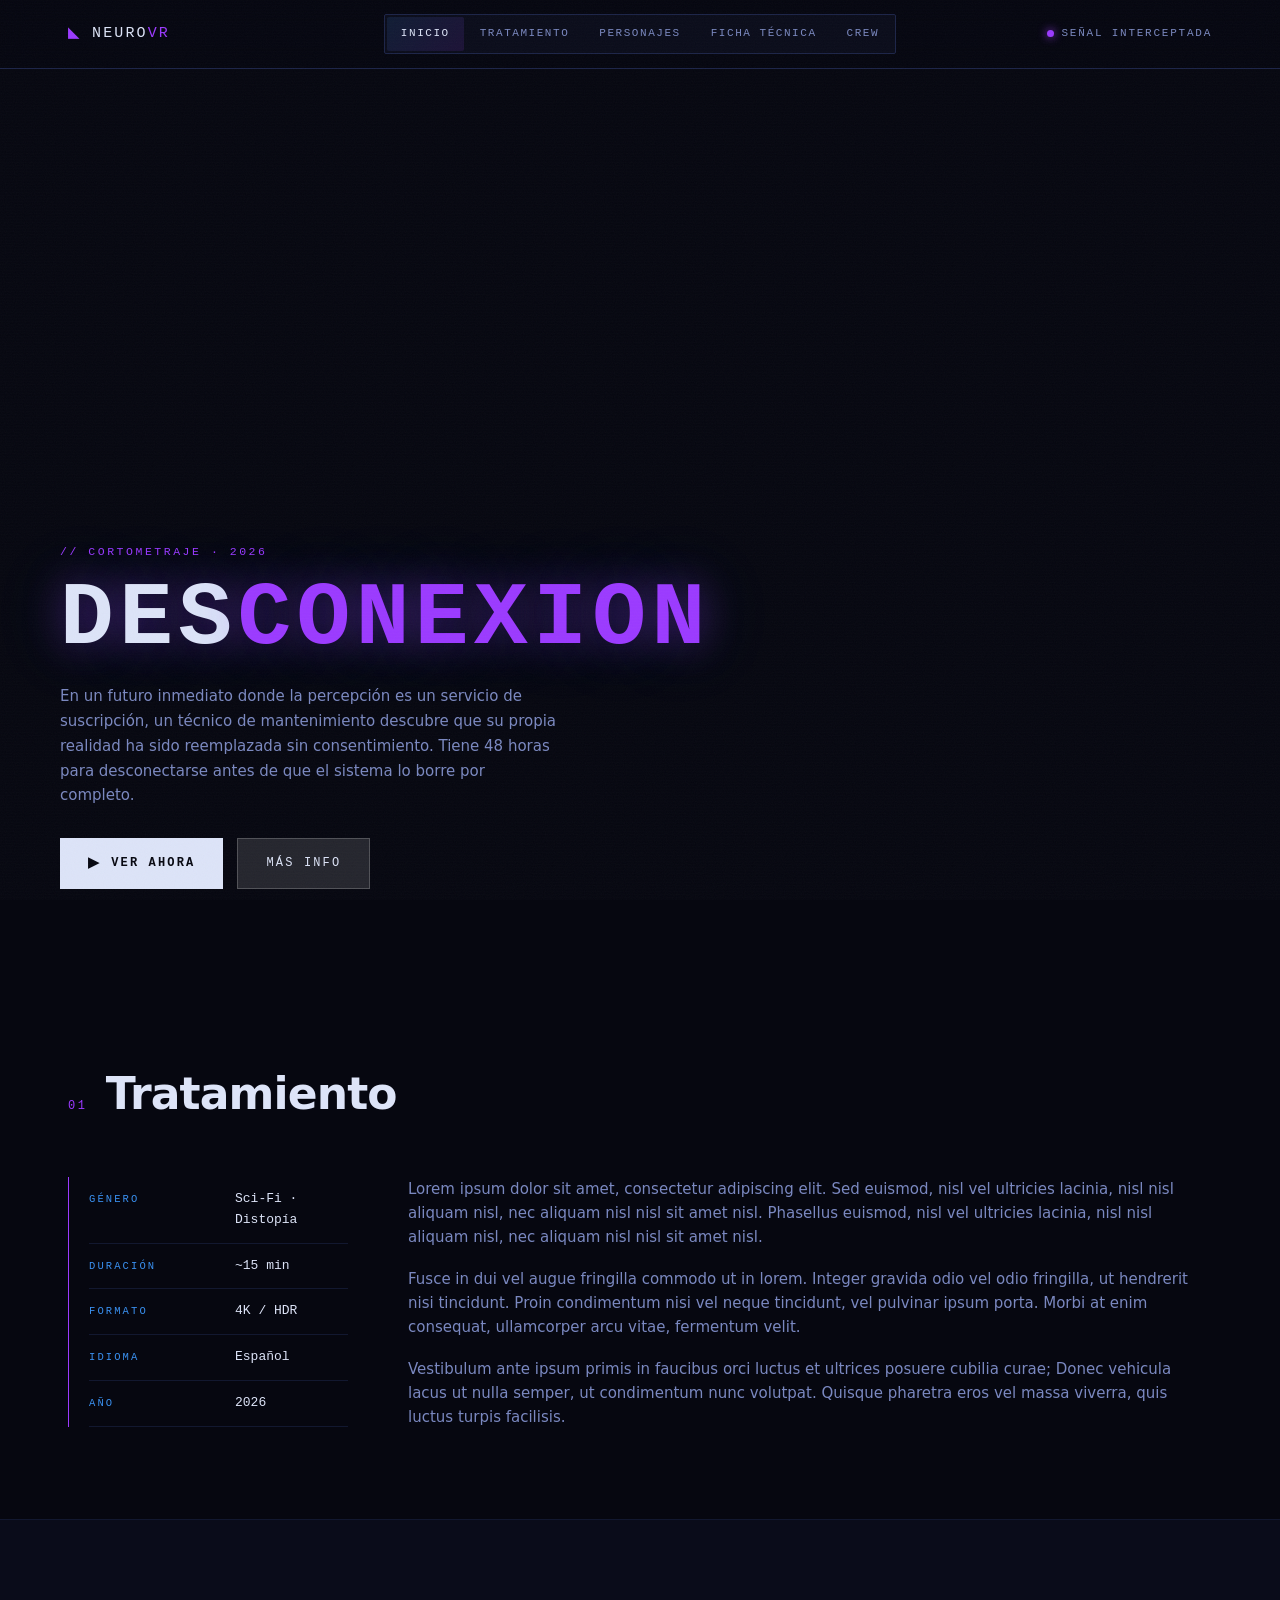
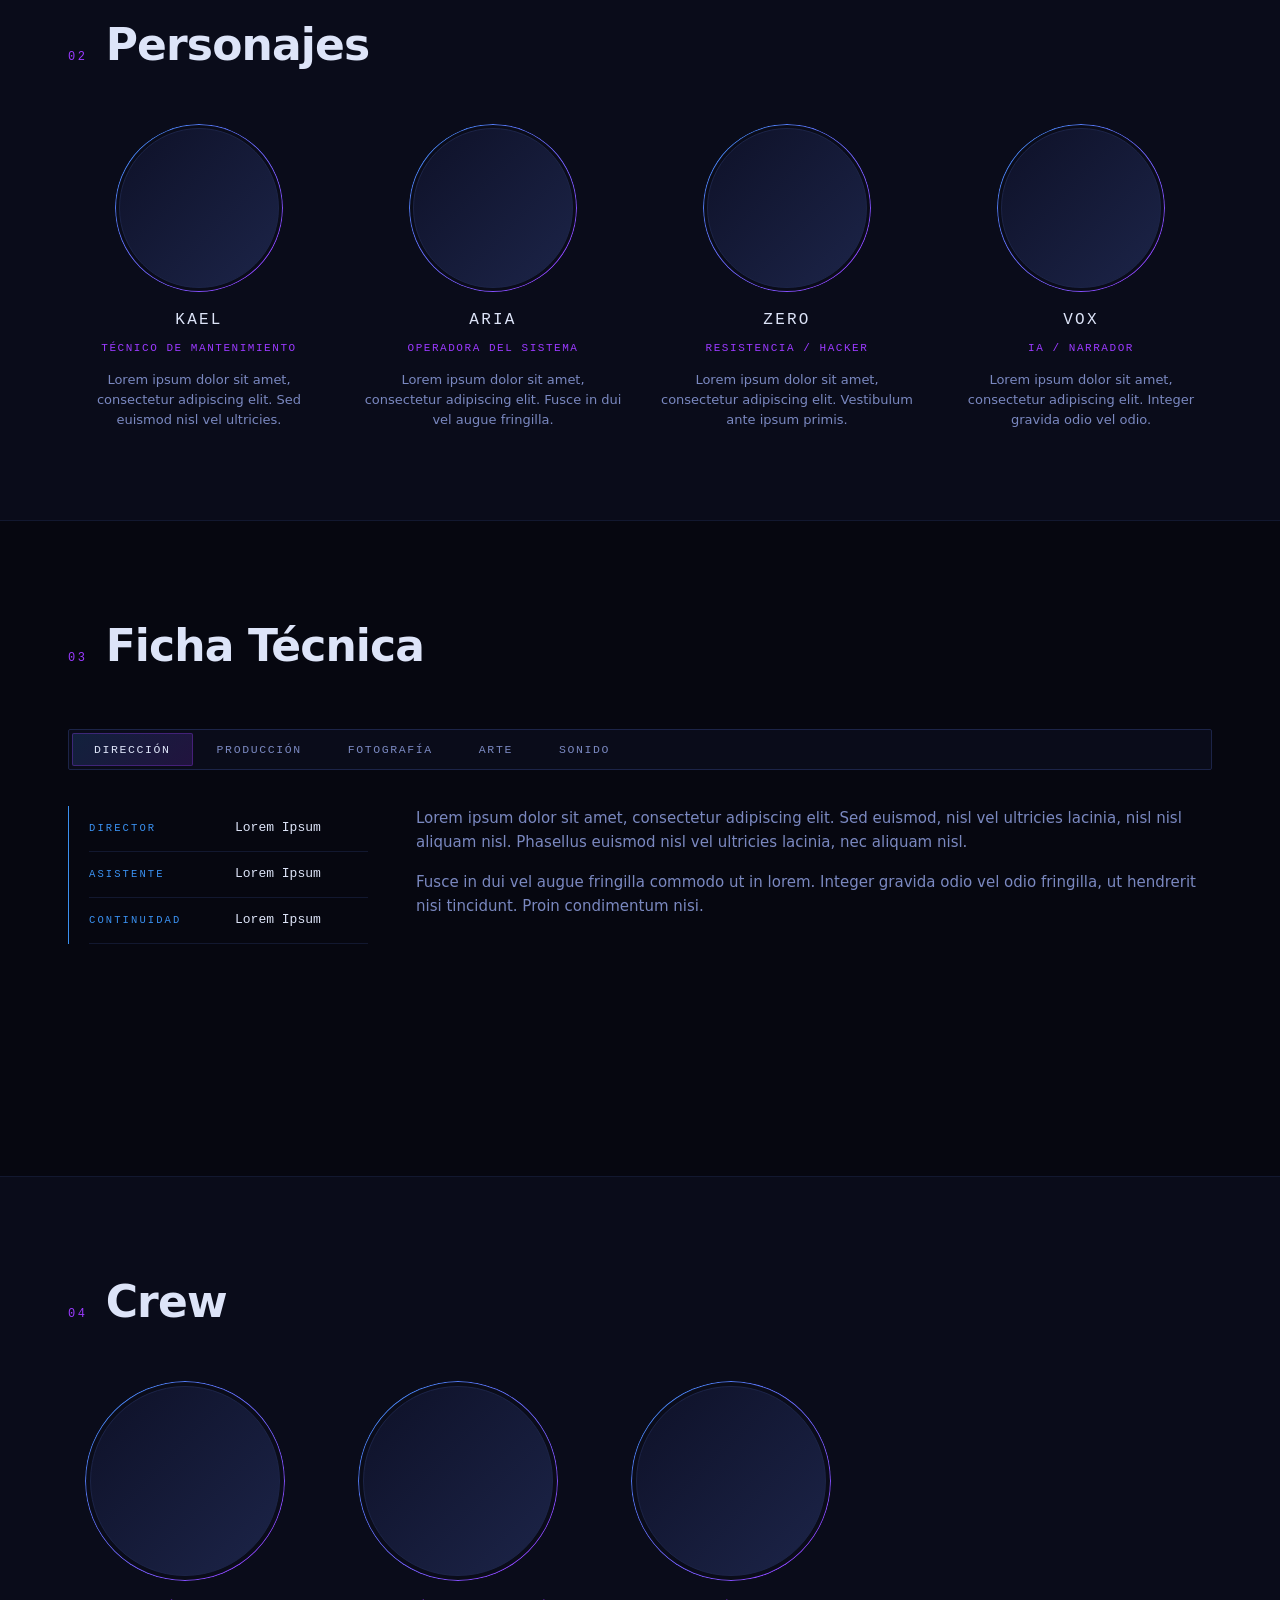
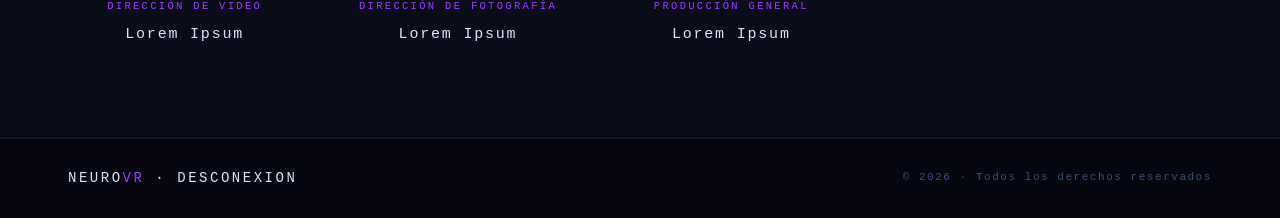
==== desconexion.html @ 064199c9 "primer commit" ====
<!DOCTYPE html>
<html lang="es">
<head>
<meta charset="UTF-8" />
<meta name="viewport" content="width=device-width, initial-scale=1.0" />
<title>DESCONEXION — Neuro VR · El Cortometraje</title>
<link rel="stylesheet" href="desconexion.css" />
</head>
<body>
  <div class="scanlines"></div>
  <div class="grain"></div>

  <!-- NAV -->
  <header class="dnav">
    <div class="dnav-inner">
      <a href="index.html" class="dbrand">
        <span class="dbrand-mark">◣</span>
        <span>NEURO<span class="dp">VR</span></span>
      </a>
      <nav class="dtabs">
        <a href="#tease" class="dtab">Inicio</a>
        <a href="#tratamiento" class="dtab">Tratamiento</a>
        <a href="#personajes" class="dtab">Personajes</a>
        <a href="#ficha" class="dtab">Ficha Técnica</a>
        <a href="#crew" class="dtab">Crew</a>
      </nav>
      <div class="dstatus">
        <span class="ddot"></span>
        <span>SEÑAL INTERCEPTADA</span>
      </div>
    </div>
  </header>

  <!-- HERO TEASE estilo Netflix -->
  <section id="tease" class="tease">
    <div class="tease-video-wrap">
      <video class="tease-video" autoplay muted loop playsinline poster="assets/Neuro_fondo.PNG">
        <!-- <source src="assets/teaser.mp4" type="video/mp4" /> -->
      </video>
      <div class="tease-poster" style="background-image:url('assets/Neuro_fondo.PNG')"></div>
    </div>
    <div class="tease-vignette-h"></div>
    <div class="tease-vignette-v"></div>
    <div class="tease-content">
      <div class="tease-badge">// CORTOMETRAJE · 2026</div>
      <h1 class="tease-title">DES<span class="dp">CONEXION</span></h1>
      <p class="tease-synop">
        En un futuro inmediato donde la percepción es un servicio de suscripción,
        un técnico de mantenimiento descubre que su propia realidad ha sido
        reemplazada sin consentimiento. Tiene 48 horas para desconectarse
        antes de que el sistema lo borre por completo.
      </p>
      <div class="tease-actions">
        <a href="https://www.youtube.com" target="_blank" class="tease-btn primary">
          <span class="play-icon">▶</span> VER AHORA
        </a>
        <a href="#tratamiento" class="tease-btn ghost">MÁS INFO</a>
      </div>
    </div>
  </section>

  <!-- 01 TRATAMIENTO -->
  <section id="tratamiento" class="dsection treat-section">
    <div class="dsection-inner">
      <div class="dsection-head">
        <span class="dnum">01</span>
        <h2>Tratamiento</h2>
      </div>
      <div class="treat-grid">
        <div class="treat-meta">
          <div class="dmeta-row"><span class="dmeta-k">GÉNERO</span><span class="dmeta-v">Sci-Fi · Distopía</span></div>
          <div class="dmeta-row"><span class="dmeta-k">DURACIÓN</span><span class="dmeta-v">~15 min</span></div>
          <div class="dmeta-row"><span class="dmeta-k">FORMATO</span><span class="dmeta-v">4K / HDR</span></div>
          <div class="dmeta-row"><span class="dmeta-k">IDIOMA</span><span class="dmeta-v">Español</span></div>
          <div class="dmeta-row"><span class="dmeta-k">AÑO</span><span class="dmeta-v">2026</span></div>
        </div>
        <div class="treat-body">
          <p>Lorem ipsum dolor sit amet, consectetur adipiscing elit. Sed euismod, nisl vel ultricies lacinia, nisl nisl aliquam nisl, nec aliquam nisl nisl sit amet nisl. Phasellus euismod, nisl vel ultricies lacinia, nisl nisl aliquam nisl, nec aliquam nisl nisl sit amet nisl.</p>
          <p>Fusce in dui vel augue fringilla commodo ut in lorem. Integer gravida odio vel odio fringilla, ut hendrerit nisi tincidunt. Proin condimentum nisi vel neque tincidunt, vel pulvinar ipsum porta. Morbi at enim consequat, ullamcorper arcu vitae, fermentum velit.</p>
          <p>Vestibulum ante ipsum primis in faucibus orci luctus et ultrices posuere cubilia curae; Donec vehicula lacus ut nulla semper, ut condimentum nunc volutpat. Quisque pharetra eros vel massa viverra, quis luctus turpis facilisis.</p>
        </div>
      </div>
    </div>
  </section>

  <!-- 02 PERSONAJES -->
  <section id="personajes" class="dsection char-section">
    <div class="dsection-inner">
      <div class="dsection-head">
        <span class="dnum">02</span>
        <h2>Personajes</h2>
      </div>
      <div class="circle-grid">

        <div class="char-card">
          <div class="circle-frame">
            <div class="circle-inner"></div>
            <div class="circle-ring"></div>
          </div>
          <div class="char-name">KAEL</div>
          <div class="char-role">Técnico de Mantenimiento</div>
          <p class="char-desc">Lorem ipsum dolor sit amet, consectetur adipiscing elit. Sed euismod nisl vel ultricies.</p>
        </div>

        <div class="char-card">
          <div class="circle-frame">
            <div class="circle-inner"></div>
            <div class="circle-ring"></div>
          </div>
          <div class="char-name">ARIA</div>
          <div class="char-role">Operadora del Sistema</div>
          <p class="char-desc">Lorem ipsum dolor sit amet, consectetur adipiscing elit. Fusce in dui vel augue fringilla.</p>
        </div>

        <div class="char-card">
          <div class="circle-frame">
            <div class="circle-inner"></div>
            <div class="circle-ring"></div>
          </div>
          <div class="char-name">ZERO</div>
          <div class="char-role">Resistencia / Hacker</div>
          <p class="char-desc">Lorem ipsum dolor sit amet, consectetur adipiscing elit. Vestibulum ante ipsum primis.</p>
        </div>

        <div class="char-card">
          <div class="circle-frame">
            <div class="circle-inner"></div>
            <div class="circle-ring"></div>
          </div>
          <div class="char-name">VOX</div>
          <div class="char-role">IA / Narrador</div>
          <p class="char-desc">Lorem ipsum dolor sit amet, consectetur adipiscing elit. Integer gravida odio vel odio.</p>
        </div>

      </div>
    </div>
  </section>

  <!-- 03 FICHA TÉCNICA con tabs internos -->
  <section id="ficha" class="dsection ficha-section">
    <div class="dsection-inner">
      <div class="dsection-head">
        <span class="dnum">03</span>
        <h2>Ficha Técnica</h2>
      </div>

      <div class="ftabs">
        <button class="ftab active" data-tab="direccion">Dirección</button>
        <button class="ftab" data-tab="produccion">Producción</button>
        <button class="ftab" data-tab="fotografia">Fotografía</button>
        <button class="ftab" data-tab="arte">Arte</button>
        <button class="ftab" data-tab="sonido">Sonido</button>
      </div>

      <div class="ftab-body">

        <!-- DIRECCIÓN -->
        <div class="ftab-panel active" id="tab-direccion">
          <div class="ficha-cols">
            <div class="ficha-info">
              <div class="dmeta-row"><span class="dmeta-k">DIRECTOR</span><span class="dmeta-v">Lorem Ipsum</span></div>
              <div class="dmeta-row"><span class="dmeta-k">ASISTENTE</span><span class="dmeta-v">Lorem Ipsum</span></div>
              <div class="dmeta-row"><span class="dmeta-k">CONTINUIDAD</span><span class="dmeta-v">Lorem Ipsum</span></div>
            </div>
            <div class="ficha-text">
              <p>Lorem ipsum dolor sit amet, consectetur adipiscing elit. Sed euismod, nisl vel ultricies lacinia, nisl nisl aliquam nisl. Phasellus euismod nisl vel ultricies lacinia, nec aliquam nisl.</p>
              <p>Fusce in dui vel augue fringilla commodo ut in lorem. Integer gravida odio vel odio fringilla, ut hendrerit nisi tincidunt. Proin condimentum nisi.</p>
            </div>
          </div>
        </div>

        <!-- PRODUCCIÓN — cast con círculos -->
        <div class="ftab-panel" id="tab-produccion">
          <div class="cast-intro">
            <div class="dmeta-row"><span class="dmeta-k">PRODUCTOR</span><span class="dmeta-v">Lorem Ipsum</span></div>
            <div class="dmeta-row"><span class="dmeta-k">CO-PROD.</span><span class="dmeta-v">Lorem Ipsum</span></div>
          </div>
          <div class="cast-title-label">// ELENCO</div>
          <div class="cast-grid">

            <div class="cast-card">
              <div class="cast-circle">
                <div class="cast-circle-inner"></div>
                <div class="cast-circle-ring"></div>
              </div>
              <div class="cast-info">
                <a href="https://instagram.com" target="_blank" class="cast-name">Lorem Ipsum <span class="ig-icon">↗</span></a>
                <div class="cast-char">como KAEL</div>
              </div>
            </div>

            <div class="cast-card">
              <div class="cast-circle">
                <div class="cast-circle-inner"></div>
                <div class="cast-circle-ring"></div>
              </div>
              <div class="cast-info">
                <a href="https://instagram.com" target="_blank" class="cast-name">Lorem Ipsum <span class="ig-icon">↗</span></a>
                <div class="cast-char">como ARIA</div>
              </div>
            </div>

            <div class="cast-card">
              <div class="cast-circle">
                <div class="cast-circle-inner"></div>
                <div class="cast-circle-ring"></div>
              </div>
              <div class="cast-info">
                <a href="https://instagram.com" target="_blank" class="cast-name">Lorem Ipsum <span class="ig-icon">↗</span></a>
                <div class="cast-char">como ZERO</div>
              </div>
            </div>

            <div class="cast-card">
              <div class="cast-circle">
                <div class="cast-circle-inner"></div>
                <div class="cast-circle-ring"></div>
              </div>
              <div class="cast-info">
                <a href="https://instagram.com" target="_blank" class="cast-name">Lorem Ipsum <span class="ig-icon">↗</span></a>
                <div class="cast-char">como VOX</div>
              </div>
            </div>

          </div>
        </div>

        <!-- FOTOGRAFÍA -->
        <div class="ftab-panel" id="tab-fotografia">
          <div class="ficha-cols">
            <div class="ficha-info">
              <div class="dmeta-row"><span class="dmeta-k">DP</span><span class="dmeta-v">Lorem Ipsum</span></div>
              <div class="dmeta-row"><span class="dmeta-k">CÁMARA</span><span class="dmeta-v">Lorem Ipsum</span></div>
              <div class="dmeta-row"><span class="dmeta-k">GAFFER</span><span class="dmeta-v">Lorem Ipsum</span></div>
              <div class="dmeta-row"><span class="dmeta-k">FORMATO</span><span class="dmeta-v">4K · RAW · 4:3</span></div>
            </div>
            <div class="ficha-text">
              <p>Lorem ipsum dolor sit amet, consectetur adipiscing elit. Fusce in dui vel augue fringilla commodo ut in lorem. Integer gravida odio vel odio fringilla, ut hendrerit nisi tincidunt.</p>
              <p>Vestibulum ante ipsum primis in faucibus orci luctus et ultrices posuere cubilia curae. Donec vehicula lacus ut nulla semper.</p>
            </div>
          </div>
        </div>

        <!-- ARTE -->
        <div class="ftab-panel" id="tab-arte">
          <div class="ficha-cols">
            <div class="ficha-info">
              <div class="dmeta-row"><span class="dmeta-k">DIR. DE ARTE</span><span class="dmeta-v">Lorem Ipsum</span></div>
              <div class="dmeta-row"><span class="dmeta-k">VESTUARIO</span><span class="dmeta-v">Lorem Ipsum</span></div>
              <div class="dmeta-row"><span class="dmeta-k">MAQUILLAJE</span><span class="dmeta-v">Lorem Ipsum</span></div>
            </div>
            <div class="ficha-text">
              <p>Lorem ipsum dolor sit amet, consectetur adipiscing elit. Quisque pharetra eros vel massa viverra, quis luctus turpis facilisis. Sed euismod, nisl vel ultricies lacinia.</p>
              <p>Proin condimentum nisi vel neque tincidunt, vel pulvinar ipsum porta. Morbi at enim consequat, ullamcorper arcu vitae, fermentum velit.</p>
            </div>
          </div>
        </div>

        <!-- SONIDO -->
        <div class="ftab-panel" id="tab-sonido">
          <div class="ficha-cols">
            <div class="ficha-info">
              <div class="dmeta-row"><span class="dmeta-k">DISEÑO DE SONIDO</span><span class="dmeta-v">Lorem Ipsum</span></div>
              <div class="dmeta-row"><span class="dmeta-k">MÚSICA ORIGINAL</span><span class="dmeta-v">Lorem Ipsum</span></div>
              <div class="dmeta-row"><span class="dmeta-k">MEZCLA</span><span class="dmeta-v">Lorem Ipsum</span></div>
            </div>
            <div class="ficha-text">
              <p>Lorem ipsum dolor sit amet, consectetur adipiscing elit. Phasellus euismod, nisl vel ultricies lacinia, nec aliquam nisl sit amet nisl.</p>
              <p>Fusce in dui vel augue fringilla commodo ut in lorem. Vestibulum ante ipsum primis in faucibus orci luctus et ultrices.</p>
            </div>
          </div>
        </div>

      </div>
    </div>
  </section>

  <!-- 04 CREW -->
  <section id="crew" class="dsection crew-section">
    <div class="dsection-inner">
      <div class="dsection-head">
        <span class="dnum">04</span>
        <h2>Crew</h2>
      </div>
      <div class="crew-grid">

        <div class="crew-card">
          <div class="crew-circle">
            <div class="crew-circle-inner"></div>
            <div class="crew-circle-ring"></div>
          </div>
          <div class="crew-label">Dirección de Video</div>
          <div class="crew-name">Lorem Ipsum</div>
        </div>

        <div class="crew-card">
          <div class="crew-circle">
            <div class="crew-circle-inner"></div>
            <div class="crew-circle-ring"></div>
          </div>
          <div class="crew-label">Dirección de Fotografía</div>
          <div class="crew-name">Lorem Ipsum</div>
        </div>

        <div class="crew-card">
          <div class="crew-circle">
            <div class="crew-circle-inner"></div>
            <div class="crew-circle-ring"></div>
          </div>
          <div class="crew-label">Producción General</div>
          <div class="crew-name">Lorem Ipsum</div>
        </div>

      </div>
    </div>
  </section>

  <footer class="dfoot">
    <div class="dfoot-inner">
      <div class="dfoot-brand">NEURO<span class="dp">VR</span> · DESCONEXION</div>
      <div class="dfoot-copy">© 2026 · Todos los derechos reservados</div>
    </div>
  </footer>

  <script src="desconexion.js"></script>
</body>
</html>
---- desconexion.css ----
@font-face {
  font-family: "ArcadeClassic";
  src: url("assets/font/ARCADECLASSIC.TTF") format("truetype");
  font-weight: normal;
  font-style: normal;
}

:root {
  /* Azul + morado — estética Blade Runner / Ready Player One */
  --bg:        #060710;
  --bg-2:      #0a0c1a;
  --bg-3:      #0e1128;
  --fg:        #dde4f8;
  --fg-dim:    #7a88c0;
  --muted:     #3d4a7a;
  --line:      #121830;
  --line-2:    #1c2448;
  --blue:      #3a90f0;
  --purple:    #9b3aff;
  --blue-glow: rgba(58,144,240,0.35);
  --pur-glow:  rgba(155,58,255,0.35);
  --grad:      linear-gradient(135deg, #3a90f0, #9b3aff);
  --mono: "JetBrains Mono","IBM Plex Mono",ui-monospace,Menlo,Consolas,monospace;
  --arcade: "ArcadeClassic", var(--mono);
  --sans:  "Inter","Helvetica Neue",system-ui,-apple-system,sans-serif;
}

*, *::before, *::after { box-sizing: border-box; margin: 0; padding: 0; }
html { scroll-behavior: smooth; }
body {
  background: var(--bg);
  color: var(--fg);
  font-family: var(--sans);
  font-size: 15px;
  line-height: 1.6;
  overflow-x: hidden;
}
a { color: inherit; text-decoration: none; }

/* ── Overlays ── */
.scanlines {
  position: fixed; inset: 0; pointer-events: none; z-index: 9998;
  background: repeating-linear-gradient(to bottom,
    rgba(255,255,255,0.012) 0px, rgba(255,255,255,0.012) 1px,
    transparent 1px, transparent 3px);
  mix-blend-mode: overlay;
}
.grain {
  position: fixed; inset: 0; pointer-events: none; z-index: 9999; opacity: 0.07;
  background-image: url("data:image/svg+xml;utf8,<svg xmlns='http://www.w3.org/2000/svg' width='200' height='200'><filter id='n'><feTurbulence type='fractalNoise' baseFrequency='0.9' numOctaves='2' stitchTiles='stitch'/></filter><rect width='100%' height='100%' filter='url(%23n)' opacity='0.5'/></svg>");
}

/* ════════════════ NAV ════════════════ */
.dnav {
  position: sticky; top: 0; z-index: 50;
  background: rgba(6,7,16,0.88);
  backdrop-filter: blur(12px);
  border-bottom: 1px solid var(--line-2);
}
.dnav-inner {
  max-width: 1200px; margin: 0 auto;
  padding: 14px 28px;
  display: grid;
  grid-template-columns: 1fr auto 1fr;
  align-items: center; gap: 24px;
}
.dbrand {
  display: inline-flex; align-items: center; gap: 10px;
  font-family: var(--arcade); font-size: 15px; letter-spacing: 0.14em;
}
.dbrand-mark { color: var(--purple); }
.dp { color: var(--purple); }

.dtabs {
  display: flex; gap: 2px;
  border: 1px solid var(--line-2); border-radius: 2px;
  padding: 2px; background: var(--bg-2);
}
.dtab {
  font-family: var(--mono); font-size: 11px; letter-spacing: 0.14em;
  text-transform: uppercase; padding: 8px 14px;
  color: var(--fg-dim); border-radius: 2px;
  transition: color .2s, background .2s;
}
.dtab:hover, .dtab.active {
  color: var(--fg);
  background: linear-gradient(135deg, rgba(58,144,240,0.12), rgba(155,58,255,0.12));
}

.dstatus {
  justify-self: end; display: inline-flex; align-items: center; gap: 8px;
  font-family: var(--mono); font-size: 11px; letter-spacing: 0.16em;
  color: var(--fg-dim);
}
.ddot {
  width: 7px; height: 7px; border-radius: 50%;
  background: var(--purple);
  box-shadow: 0 0 10px var(--purple);
  animation: dblink 1.6s infinite ease-in-out;
}
@keyframes dblink { 0%,100%{opacity:1} 50%{opacity:.2} }

/* ════════════════ HERO TEASE ════════════════ */
.tease {
  position: relative;
  height: 100vh;
  min-height: 600px;
  overflow: hidden;
  display: flex; align-items: flex-end;
}
.tease-video-wrap {
  position: absolute; inset: 0; z-index: 0;
}
.tease-video {
  width: 100%; height: 100%;
  object-fit: cover; object-position: center;
}
/* Poster de fallback (cuando no hay vídeo) */
.tease-poster {
  position: absolute; inset: 0;
  background-size: cover;
  background-position: center;
  background-repeat: no-repeat;
  z-index: 0;
}
/* Cuando hay vídeo, el poster queda debajo */
.tease-video:not([src=""]) + .tease-poster { display: none; }

/* Vigneta horizontal — oscurece laterales */
.tease-vignette-h {
  position: absolute; inset: 0; z-index: 1;
  background: linear-gradient(to right,
    rgba(6,7,16,0.92) 0%,
    rgba(6,7,16,0.5) 40%,
    transparent 70%);
}
/* Vigneta vertical — fade al fondo desde abajo */
.tease-vignette-v {
  position: absolute; inset: 0; z-index: 1;
  background: linear-gradient(to top,
    rgba(6,7,16,1) 0%,
    rgba(6,7,16,0.7) 20%,
    transparent 60%);
}

.tease-content {
  position: relative; z-index: 2;
  max-width: 640px;
  padding: 0 60px 80px;
}
.tease-badge {
  font-family: var(--mono); font-size: 11.5px;
  letter-spacing: 0.22em; color: var(--purple);
  margin-bottom: 16px;
}
.tease-title {
  font-family: var(--arcade);
  font-size: clamp(48px, 7vw, 90px);
  line-height: 0.95;
  letter-spacing: 0.06em;
  color: var(--fg);
  margin-bottom: 22px;
  text-shadow: 0 0 40px rgba(155,58,255,0.4), 0 0 80px rgba(58,144,240,0.2);
}
.tease-synop {
  color: var(--fg-dim);
  font-size: 15px;
  line-height: 1.65;
  max-width: 500px;
  margin-bottom: 30px;
}
.tease-actions {
  display: flex; gap: 14px; flex-wrap: wrap;
}
.tease-btn {
  display: inline-flex; align-items: center; gap: 10px;
  padding: 14px 28px;
  font-family: var(--mono); font-size: 12px;
  letter-spacing: 0.18em; text-transform: uppercase;
  cursor: pointer; transition: all .2s;
}
.tease-btn.primary {
  background: var(--fg); color: var(--bg);
  font-weight: 700;
}
.tease-btn.primary:hover {
  background: #fff;
  box-shadow: 0 0 24px rgba(155,58,255,0.5);
}
.tease-btn.ghost {
  background: rgba(255,255,255,0.12);
  color: var(--fg); border: 1px solid rgba(255,255,255,0.2);
}
.tease-btn.ghost:hover { background: rgba(255,255,255,0.2); }
.play-icon { font-size: 14px; }

/* ════════════════ SECCIONES ════════════════ */
.dsection {
  border-bottom: 1px solid var(--line);
}
.dsection-inner {
  max-width: 1200px; margin: 0 auto;
  padding: 90px 28px;
}
.dsection-head {
  display: flex; align-items: baseline; gap: 18px;
  margin-bottom: 48px;
}
.dnum {
  font-family: var(--mono); font-size: 12px;
  letter-spacing: 0.22em; color: var(--purple);
}
.dsection-head h2 {
  font-size: clamp(28px, 4vw, 44px);
  letter-spacing: -0.02em; font-weight: 700;
}

/* Meta rows */
.dmeta-row {
  display: flex; gap: 16px;
  padding: 12px 0;
  border-bottom: 1px solid var(--line);
  align-items: baseline;
}
.dmeta-k {
  font-family: var(--mono); font-size: 10.5px;
  letter-spacing: 0.2em; color: var(--blue);
  min-width: 130px; flex-shrink: 0;
}
.dmeta-v {
  font-family: var(--mono); font-size: 13px;
  color: var(--fg);
}

/* ════════════════ TRATAMIENTO ════════════════ */
.treat-grid {
  display: grid; grid-template-columns: 280px 1fr;
  gap: 60px; align-items: start;
}
.treat-meta { border-left: 1px solid var(--purple); padding-left: 20px; }
.treat-body p { margin-bottom: 18px; color: var(--fg-dim); }
.treat-body p:last-child { margin-bottom: 0; }

/* ════════════════ PERSONAJES ════════════════ */
.char-section { background: var(--bg-2); }
.circle-grid {
  display: grid;
  grid-template-columns: repeat(4, 1fr);
  gap: 32px;
}
.char-card { text-align: center; }

.circle-frame {
  width: 160px; height: 160px;
  border-radius: 50%;
  margin: 0 auto 20px;
  position: relative;
}
.circle-inner {
  width: 100%; height: 100%;
  border-radius: 50%;
  background: linear-gradient(135deg, var(--bg-3), var(--line-2));
  border: 1px solid var(--line-2);
}
.circle-ring {
  position: absolute; inset: -4px;
  border-radius: 50%;
  border: 1px solid transparent;
  background: var(--grad) border-box;
  -webkit-mask: linear-gradient(#fff 0 0) padding-box, linear-gradient(#fff 0 0);
  -webkit-mask-composite: destination-out;
  mask-composite: exclude;
  animation: spin-ring 8s linear infinite;
}
@keyframes spin-ring {
  from { transform: rotate(0deg); }
  to   { transform: rotate(360deg); }
}

.char-name {
  font-family: var(--arcade); font-size: 16px;
  letter-spacing: 0.14em; color: var(--fg);
  margin-bottom: 6px;
}
.char-role {
  font-family: var(--mono); font-size: 11px;
  letter-spacing: 0.14em; color: var(--purple);
  text-transform: uppercase; margin-bottom: 12px;
}
.char-desc { color: var(--fg-dim); font-size: 13px; line-height: 1.55; }

/* ════════════════ FICHA TÉCNICA ════════════════ */
.ftabs {
  display: flex; gap: 2px;
  border: 1px solid var(--line-2); border-radius: 2px;
  padding: 3px;
  background: var(--bg-2);
  margin-bottom: 36px;
  flex-wrap: wrap;
}
.ftab {
  background: transparent; border: none; cursor: pointer;
  font-family: var(--mono); font-size: 11.5px;
  letter-spacing: 0.14em; text-transform: uppercase;
  padding: 10px 22px; color: var(--fg-dim);
  border-radius: 2px; transition: all .2s;
}
.ftab:hover { color: var(--fg); background: rgba(58,144,240,0.06); }
.ftab.active {
  color: var(--fg);
  background: linear-gradient(135deg, rgba(58,144,240,0.16), rgba(155,58,255,0.16));
  box-shadow: inset 0 0 0 1px rgba(155,58,255,0.3);
}

.ftab-body { min-height: 280px; }
.ftab-panel { display: none; }
.ftab-panel.active { display: block; }

.ficha-cols {
  display: grid; grid-template-columns: 300px 1fr;
  gap: 48px; align-items: start;
}
.ficha-info { border-left: 1px solid var(--blue); padding-left: 20px; }
.ficha-text p { color: var(--fg-dim); margin-bottom: 16px; }
.ficha-text p:last-child { margin-bottom: 0; }

/* Cast (tab producción) */
.cast-intro { margin-bottom: 28px; border-left: 1px solid var(--blue); padding-left: 20px; }
.cast-title-label {
  font-family: var(--mono); font-size: 11px;
  letter-spacing: 0.24em; color: var(--purple);
  margin-bottom: 24px;
}
.cast-grid {
  display: grid; grid-template-columns: repeat(4, 1fr);
  gap: 24px;
}
.cast-card {
  display: flex; flex-direction: column;
  align-items: center; gap: 14px;
  text-align: center;
}
.cast-circle {
  width: 110px; height: 110px; border-radius: 50%;
  position: relative;
}
.cast-circle-inner {
  width: 100%; height: 100%; border-radius: 50%;
  background: linear-gradient(135deg, var(--bg-3), var(--line-2));
  border: 1px solid var(--line-2);
}
.cast-circle-ring {
  position: absolute; inset: -3px; border-radius: 50%;
  border: 1px solid transparent;
  background: var(--grad) border-box;
  -webkit-mask: linear-gradient(#fff 0 0) padding-box, linear-gradient(#fff 0 0);
  -webkit-mask-composite: destination-out;
  mask-composite: exclude;
}
.cast-name {
  font-family: var(--mono); font-size: 13px;
  letter-spacing: 0.08em; color: var(--blue);
  transition: color .2s;
  display: block;
}
.cast-name:hover { color: var(--fg); text-shadow: 0 0 8px var(--blue); }
.ig-icon { font-size: 11px; opacity: .7; }
.cast-char {
  font-family: var(--mono); font-size: 11px;
  letter-spacing: 0.14em; color: var(--purple);
  text-transform: uppercase; margin-top: 4px;
}

/* ════════════════ CREW ════════════════ */
.crew-section { background: var(--bg-2); }
.crew-grid {
  display: grid; grid-template-columns: repeat(3, 1fr);
  gap: 40px; max-width: 780px;
}
.crew-card { text-align: center; }
.crew-circle {
  width: 190px; height: 190px; border-radius: 50%;
  margin: 0 auto 22px; position: relative;
}
.crew-circle-inner {
  width: 100%; height: 100%; border-radius: 50%;
  background: linear-gradient(135deg, var(--bg-3), var(--line-2));
  border: 1px solid var(--line-2);
}
.crew-circle-ring {
  position: absolute; inset: -5px; border-radius: 50%;
  border: 1px solid transparent;
  background: var(--grad) border-box;
  -webkit-mask: linear-gradient(#fff 0 0) padding-box, linear-gradient(#fff 0 0);
  -webkit-mask-composite: destination-out;
  mask-composite: exclude;
  animation: spin-ring 12s linear infinite reverse;
}
.crew-label {
  font-family: var(--mono); font-size: 10.5px;
  letter-spacing: 0.22em; text-transform: uppercase;
  color: var(--purple); margin-bottom: 8px;
}
.crew-name {
  font-family: var(--arcade); font-size: 15px;
  letter-spacing: 0.12em; color: var(--fg);
}

/* ════════════════ FOOTER ════════════════ */
.dfoot {
  border-top: 1px solid var(--line);
  background: var(--bg);
}
.dfoot-inner {
  max-width: 1200px; margin: 0 auto;
  padding: 28px;
  display: flex; justify-content: space-between; align-items: center;
  flex-wrap: wrap; gap: 12px;
}
.dfoot-brand {
  font-family: var(--arcade); font-size: 14px;
  letter-spacing: 0.18em;
}
.dfoot-copy {
  font-family: var(--mono); font-size: 11px;
  letter-spacing: 0.14em; color: var(--muted);
}

/* ════════════════ RESPONSIVE ════════════════ */
@media (max-width: 1024px) {
  .circle-grid { grid-template-columns: repeat(2, 1fr); }
  .cast-grid   { grid-template-columns: repeat(2, 1fr); }
  .crew-grid   { grid-template-columns: repeat(2, 1fr); }
}
@media (max-width: 768px) {
  .dnav-inner  { grid-template-columns: 1fr auto; }
  .dstatus     { display: none; }
  .dtabs       { grid-column: 1 / -1; overflow-x: auto; }
  .tease-content { padding: 0 24px 60px; }
  .treat-grid  { grid-template-columns: 1fr; }
  .ficha-cols  { grid-template-columns: 1fr; }
  .circle-grid,
  .cast-grid,
  .crew-grid   { grid-template-columns: repeat(2, 1fr); }
  .ftabs       { overflow-x: auto; }
  .dsection-inner { padding: 60px 20px; }
}
@media (max-width: 480px) {
  .circle-grid,
  .cast-grid,
  .crew-grid   { grid-template-columns: 1fr; }
  .tease-title { font-size: 42px; }
}
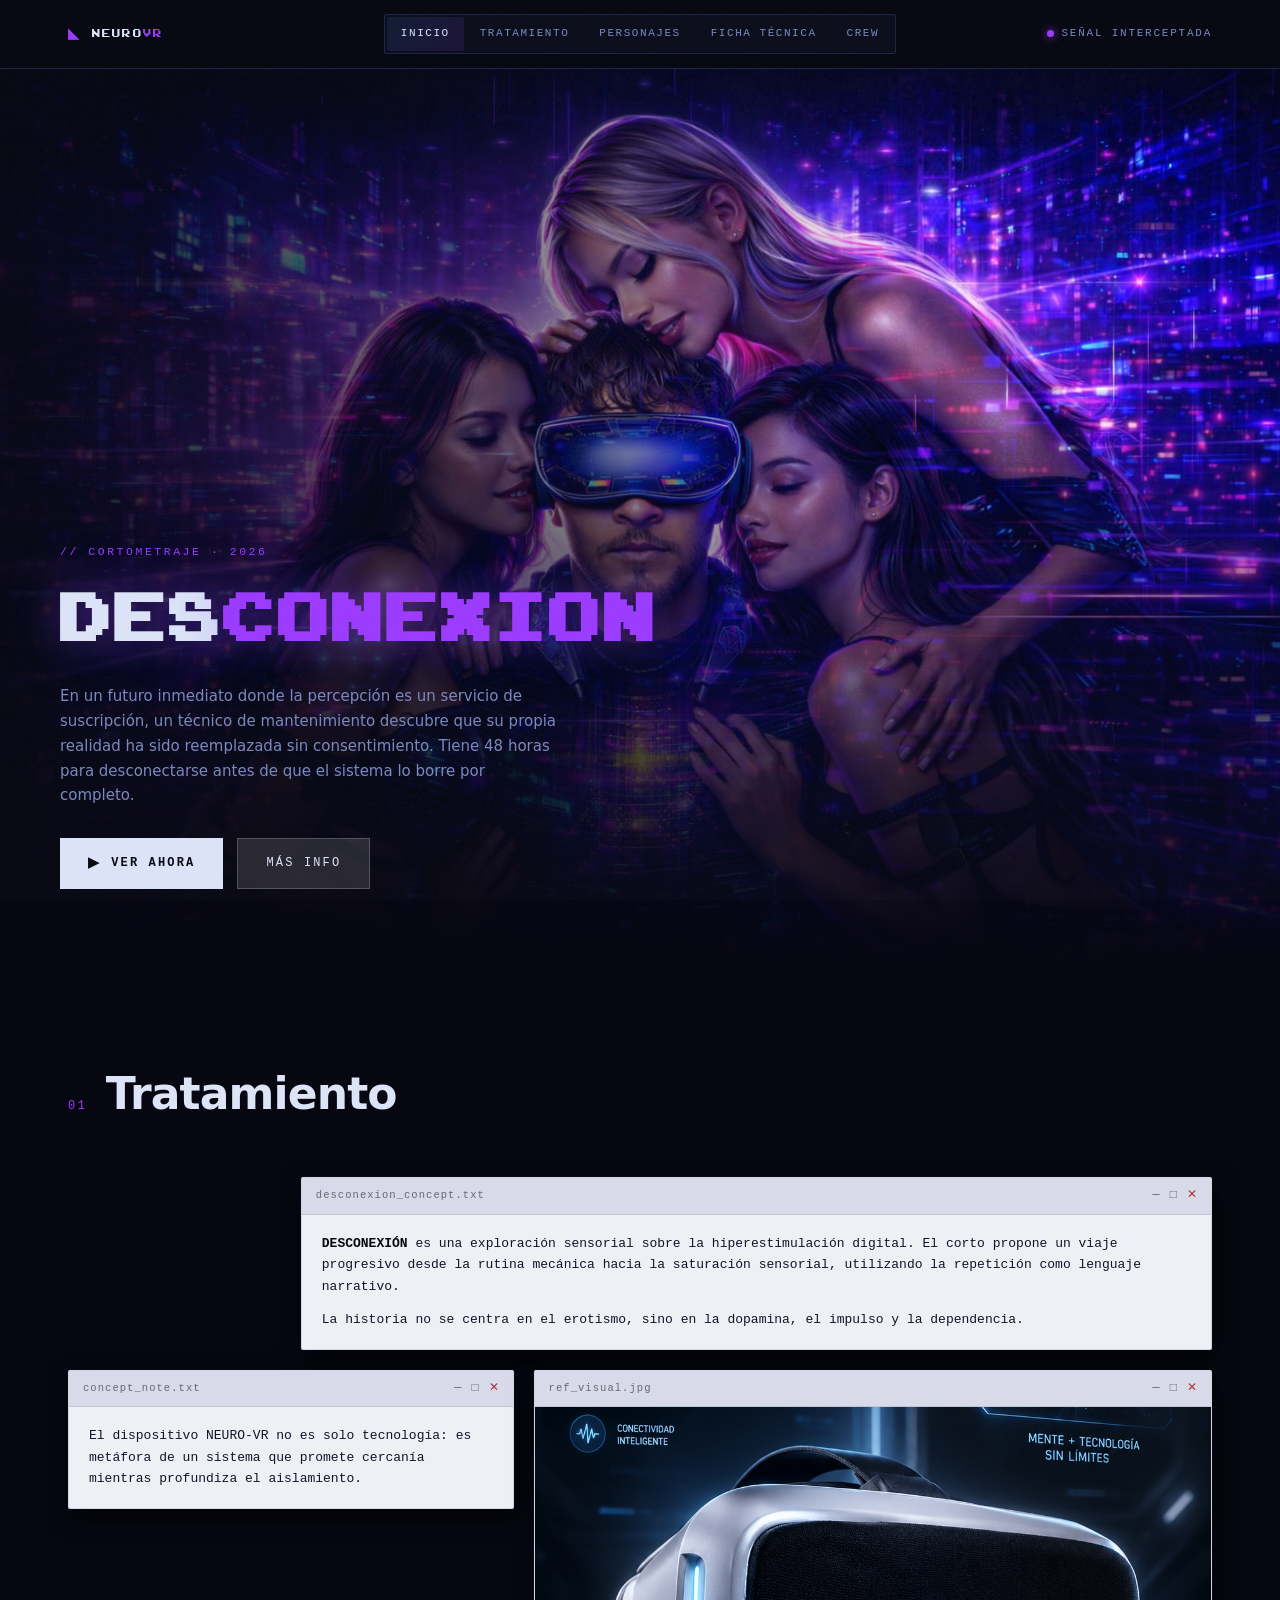
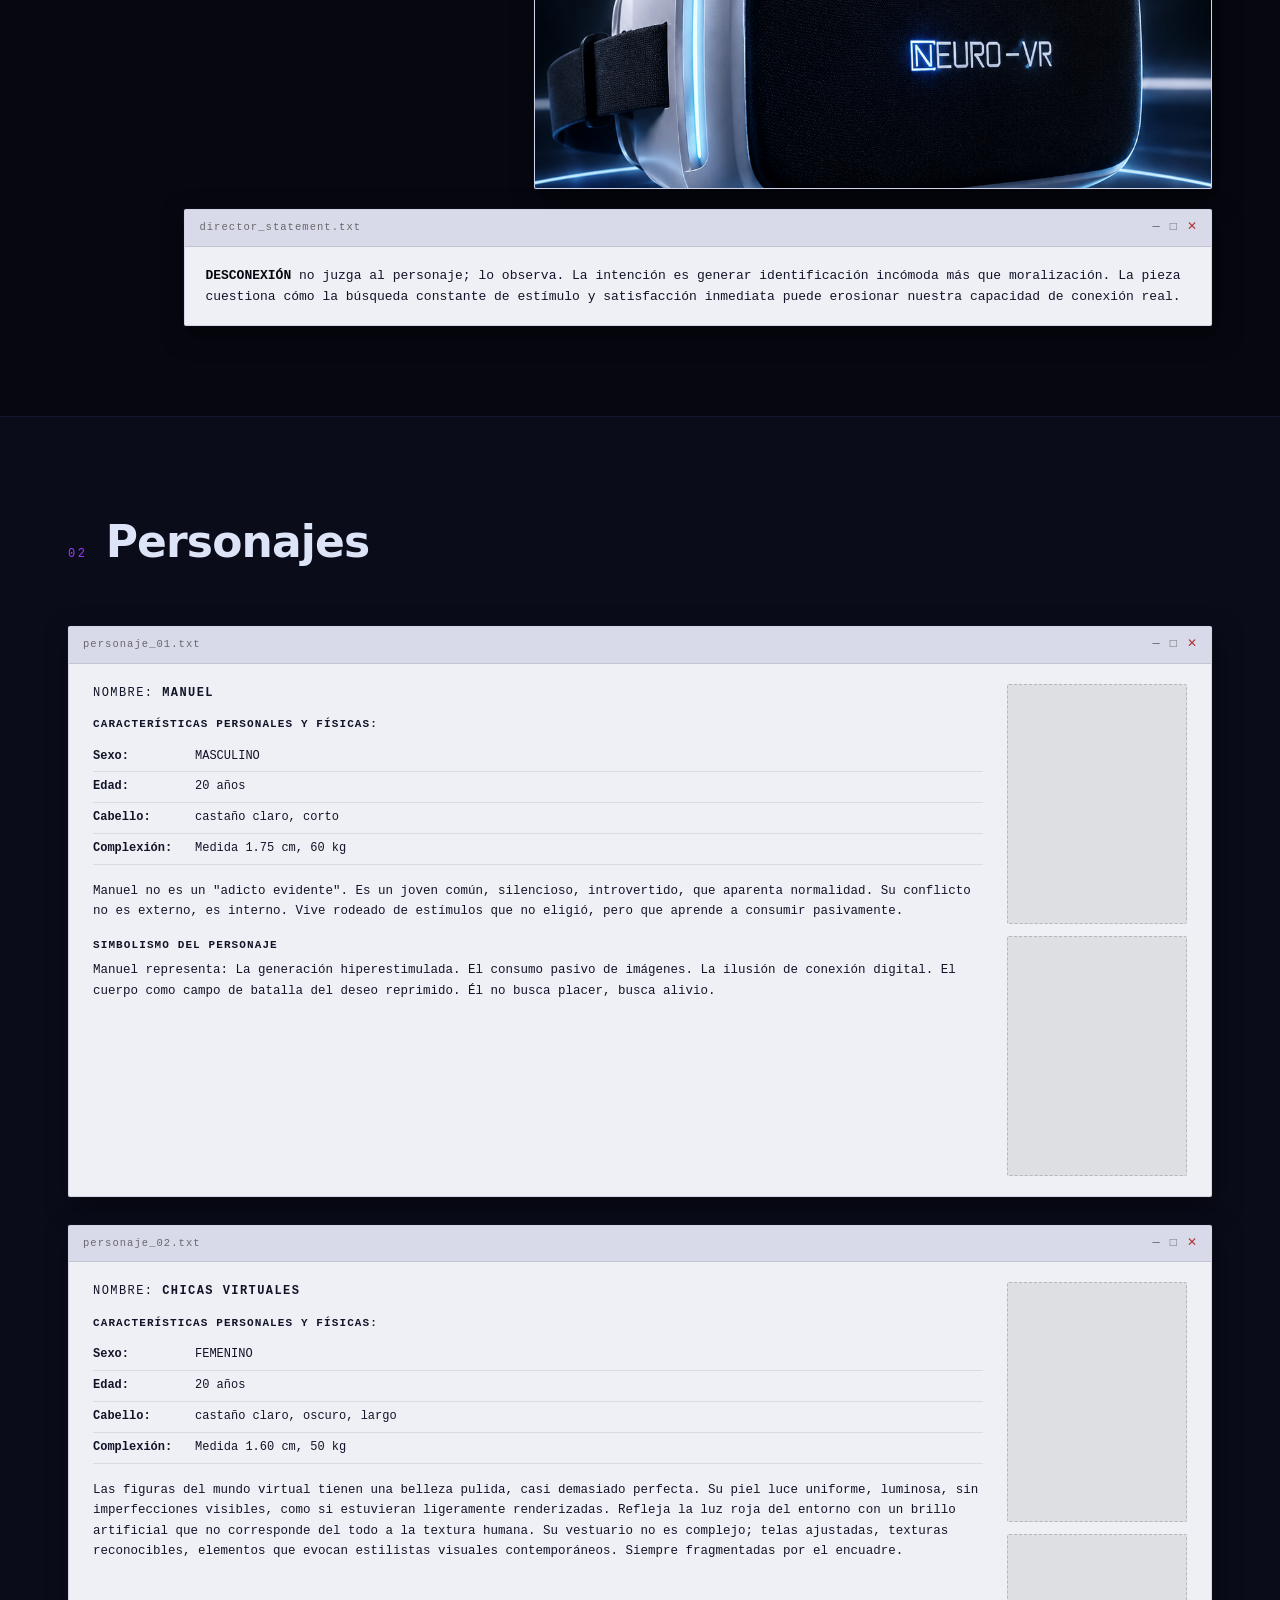
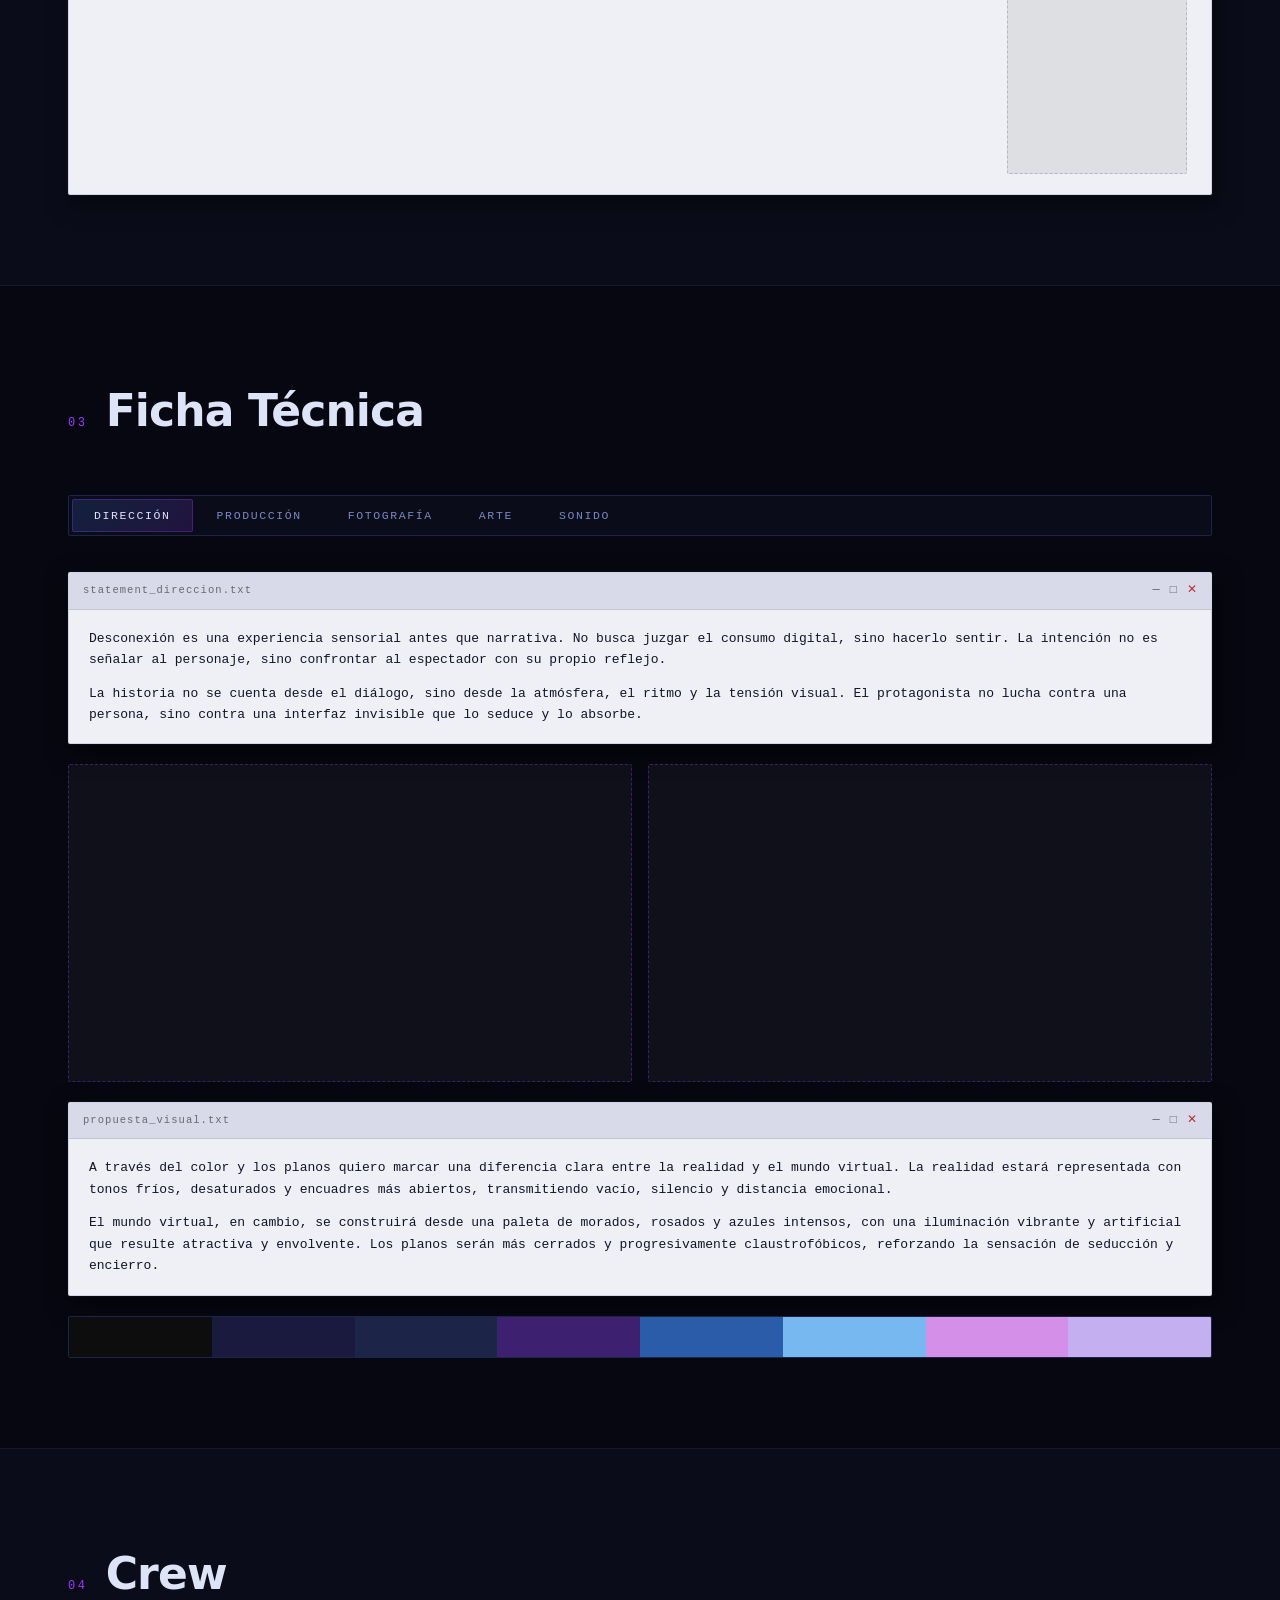
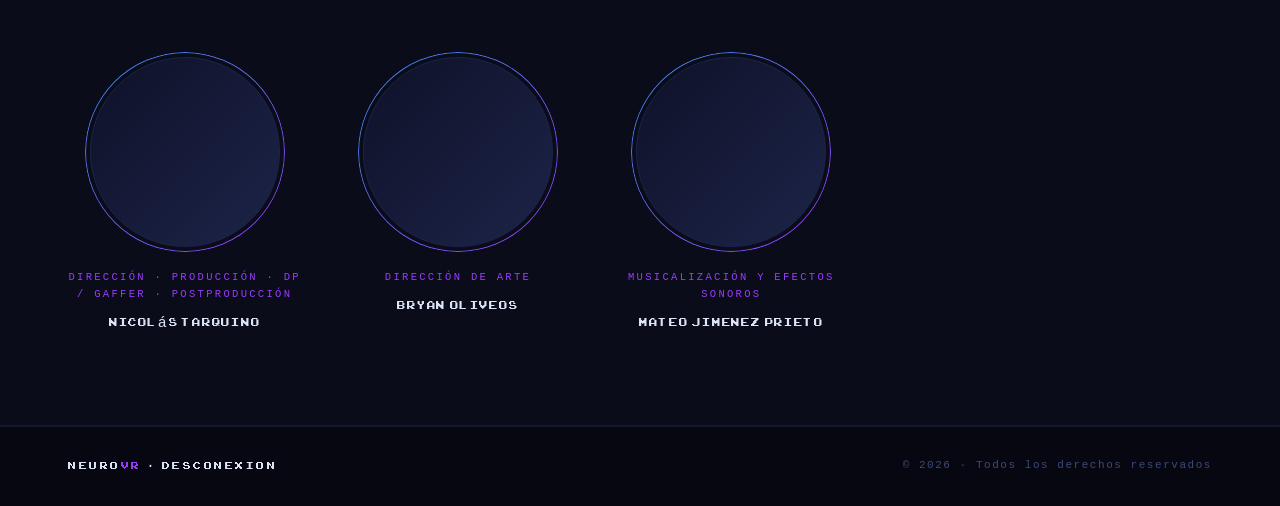
==== commit f3092ea8: "se agrega contenido visual y textual" ====
--- a/desconexion.html
+++ b/desconexion.html
@@ -34,10 +34,10 @@
   <!-- HERO TEASE estilo Netflix -->
   <section id="tease" class="tease">
     <div class="tease-video-wrap">
-      <video class="tease-video" autoplay muted loop playsinline poster="assets/Neuro_fondo.PNG">
+      <video class="tease-video" autoplay muted loop playsinline poster="assets/poster.png">
         <!-- <source src="assets/teaser.mp4" type="video/mp4" /> -->
       </video>
-      <div class="tease-poster" style="background-image:url('assets/Neuro_fondo.PNG')"></div>
+      <div class="tease-poster" style="background-image:url('assets/poster.jpg')"></div>
     </div>
     <div class="tease-vignette-h"></div>
     <div class="tease-vignette-v"></div>
@@ -66,19 +66,49 @@
         <span class="dnum">01</span>
         <h2>Tratamiento</h2>
       </div>
-      <div class="treat-grid">
-        <div class="treat-meta">
-          <div class="dmeta-row"><span class="dmeta-k">GÉNERO</span><span class="dmeta-v">Sci-Fi · Distopía</span></div>
-          <div class="dmeta-row"><span class="dmeta-k">DURACIÓN</span><span class="dmeta-v">~15 min</span></div>
-          <div class="dmeta-row"><span class="dmeta-k">FORMATO</span><span class="dmeta-v">4K / HDR</span></div>
-          <div class="dmeta-row"><span class="dmeta-k">IDIOMA</span><span class="dmeta-v">Español</span></div>
-          <div class="dmeta-row"><span class="dmeta-k">AÑO</span><span class="dmeta-v">2026</span></div>
-        </div>
-        <div class="treat-body">
-          <p>Lorem ipsum dolor sit amet, consectetur adipiscing elit. Sed euismod, nisl vel ultricies lacinia, nisl nisl aliquam nisl, nec aliquam nisl nisl sit amet nisl. Phasellus euismod, nisl vel ultricies lacinia, nisl nisl aliquam nisl, nec aliquam nisl nisl sit amet nisl.</p>
-          <p>Fusce in dui vel augue fringilla commodo ut in lorem. Integer gravida odio vel odio fringilla, ut hendrerit nisi tincidunt. Proin condimentum nisi vel neque tincidunt, vel pulvinar ipsum porta. Morbi at enim consequat, ullamcorper arcu vitae, fermentum velit.</p>
-          <p>Vestibulum ante ipsum primis in faucibus orci luctus et ultrices posuere cubilia curae; Donec vehicula lacus ut nulla semper, ut condimentum nunc volutpat. Quisque pharetra eros vel massa viverra, quis luctus turpis facilisis.</p>
-        </div>
+      <div class="treat-collage">
+
+        <div class="twin twin--1">
+          <div class="twin-bar">
+            <span class="twin-title">desconexion_concept.txt</span>
+            <div class="twin-controls"><span>─</span><span>□</span><span>✕</span></div>
+          </div>
+          <div class="twin-body">
+            <p><strong>DESCONEXIÓN</strong> es una exploración sensorial sobre la hiperestimulación digital. El corto propone un viaje progresivo desde la rutina mecánica hacia la saturación sensorial, utilizando la repetición como lenguaje narrativo.</p>
+            <p>La historia no se centra en el erotismo, sino en la dopamina, el impulso y la dependencia.</p>
+          </div>
+        </div>
+
+        <div class="twin twin--2">
+          <div class="twin-bar">
+            <span class="twin-title">concept_note.txt</span>
+            <div class="twin-controls"><span>─</span><span>□</span><span>✕</span></div>
+          </div>
+          <div class="twin-body">
+            <p>El dispositivo NEURO-VR no es solo tecnología: es metáfora de un sistema que promete cercanía mientras profundiza el aislamiento.</p>
+          </div>
+        </div>
+
+        <div class="twin twin--img">
+          <div class="twin-bar">
+            <span class="twin-title">ref_visual.jpg</span>
+            <div class="twin-controls"><span>─</span><span>□</span><span>✕</span></div>
+          </div>
+          <div class="twin-img-wrap">
+            <img src="assets/neurofondo.png" alt="Referencia visual NEURO-VR" />
+          </div>
+        </div>
+
+        <div class="twin twin--3">
+          <div class="twin-bar">
+            <span class="twin-title">director_statement.txt</span>
+            <div class="twin-controls"><span>─</span><span>□</span><span>✕</span></div>
+          </div>
+          <div class="twin-body">
+            <p><strong>DESCONEXIÓN</strong> no juzga al personaje; lo observa. La intención es generar identificación incómoda más que moralización. La pieza cuestiona cómo la búsqueda constante de estímulo y satisfacción inmediata puede erosionar nuestra capacidad de conexión real.</p>
+          </div>
+        </div>
+
       </div>
     </div>
   </section>
@@ -90,46 +120,60 @@
         <span class="dnum">02</span>
         <h2>Personajes</h2>
       </div>
-      <div class="circle-grid">
-
-        <div class="char-card">
-          <div class="circle-frame">
-            <div class="circle-inner"></div>
-            <div class="circle-ring"></div>
-          </div>
-          <div class="char-name">KAEL</div>
-          <div class="char-role">Técnico de Mantenimiento</div>
-          <p class="char-desc">Lorem ipsum dolor sit amet, consectetur adipiscing elit. Sed euismod nisl vel ultricies.</p>
-        </div>
-
-        <div class="char-card">
-          <div class="circle-frame">
-            <div class="circle-inner"></div>
-            <div class="circle-ring"></div>
-          </div>
-          <div class="char-name">ARIA</div>
-          <div class="char-role">Operadora del Sistema</div>
-          <p class="char-desc">Lorem ipsum dolor sit amet, consectetur adipiscing elit. Fusce in dui vel augue fringilla.</p>
-        </div>
-
-        <div class="char-card">
-          <div class="circle-frame">
-            <div class="circle-inner"></div>
-            <div class="circle-ring"></div>
-          </div>
-          <div class="char-name">ZERO</div>
-          <div class="char-role">Resistencia / Hacker</div>
-          <p class="char-desc">Lorem ipsum dolor sit amet, consectetur adipiscing elit. Vestibulum ante ipsum primis.</p>
-        </div>
-
-        <div class="char-card">
-          <div class="circle-frame">
-            <div class="circle-inner"></div>
-            <div class="circle-ring"></div>
-          </div>
-          <div class="char-name">VOX</div>
-          <div class="char-role">IA / Narrador</div>
-          <p class="char-desc">Lorem ipsum dolor sit amet, consectetur adipiscing elit. Integer gravida odio vel odio.</p>
+      <div class="char-windows">
+
+        <div class="twin">
+          <div class="twin-bar">
+            <span class="twin-title">personaje_01.txt</span>
+            <div class="twin-controls"><span>─</span><span>□</span><span>✕</span></div>
+          </div>
+          <div class="char-win-body">
+            <div class="char-win-grid">
+              <div class="char-win-info">
+                <div class="char-win-name">NOMBRE: <strong>MANUEL</strong></div>
+                <div class="char-win-section">Características Personales y Físicas:</div>
+                <div class="char-win-rows">
+                  <div class="char-win-row"><span>Sexo:</span><span>MASCULINO</span></div>
+                  <div class="char-win-row"><span>Edad:</span><span>20 años</span></div>
+                  <div class="char-win-row"><span>Cabello:</span><span>castaño claro, corto</span></div>
+                  <div class="char-win-row"><span>Complexión:</span><span>Medida 1.75 cm, 60 kg</span></div>
+                </div>
+                <p class="char-win-desc">Manuel no es un "adicto evidente". Es un joven común, silencioso, introvertido, que aparenta normalidad. Su conflicto no es externo, es interno. Vive rodeado de estímulos que no eligió, pero que aprende a consumir pasivamente.</p>
+                <div class="char-win-symbol-title">Simbolismo del Personaje</div>
+                <p class="char-win-desc">Manuel representa: La generación hiperestimulada. El consumo pasivo de imágenes. La ilusión de conexión digital. El cuerpo como campo de batalla del deseo reprimido. Él no busca placer, busca alivio.</p>
+              </div>
+              <div class="char-win-imgs">
+                <div class="char-img-ph"></div>
+                <div class="char-img-ph"></div>
+              </div>
+            </div>
+          </div>
+        </div>
+
+        <div class="twin">
+          <div class="twin-bar">
+            <span class="twin-title">personaje_02.txt</span>
+            <div class="twin-controls"><span>─</span><span>□</span><span>✕</span></div>
+          </div>
+          <div class="char-win-body">
+            <div class="char-win-grid">
+              <div class="char-win-info">
+                <div class="char-win-name">NOMBRE: <strong>CHICAS VIRTUALES</strong></div>
+                <div class="char-win-section">Características Personales y Físicas:</div>
+                <div class="char-win-rows">
+                  <div class="char-win-row"><span>Sexo:</span><span>FEMENINO</span></div>
+                  <div class="char-win-row"><span>Edad:</span><span>20 años</span></div>
+                  <div class="char-win-row"><span>Cabello:</span><span>castaño claro, oscuro, largo</span></div>
+                  <div class="char-win-row"><span>Complexión:</span><span>Medida 1.60 cm, 50 kg</span></div>
+                </div>
+                <p class="char-win-desc">Las figuras del mundo virtual tienen una belleza pulida, casi demasiado perfecta. Su piel luce uniforme, luminosa, sin imperfecciones visibles, como si estuvieran ligeramente renderizadas. Refleja la luz roja del entorno con un brillo artificial que no corresponde del todo a la textura humana. Su vestuario no es complejo; telas ajustadas, texturas reconocibles, elementos que evocan estilistas visuales contemporáneos. Siempre fragmentadas por el encuadre.</p>
+              </div>
+              <div class="char-win-imgs">
+                <div class="char-img-ph"></div>
+                <div class="char-img-ph"></div>
+              </div>
+            </div>
+          </div>
         </div>
 
       </div>
@@ -156,15 +200,40 @@
 
         <!-- DIRECCIÓN -->
         <div class="ftab-panel active" id="tab-direccion">
-          <div class="ficha-cols">
-            <div class="ficha-info">
-              <div class="dmeta-row"><span class="dmeta-k">DIRECTOR</span><span class="dmeta-v">Lorem Ipsum</span></div>
-              <div class="dmeta-row"><span class="dmeta-k">ASISTENTE</span><span class="dmeta-v">Lorem Ipsum</span></div>
-              <div class="dmeta-row"><span class="dmeta-k">CONTINUIDAD</span><span class="dmeta-v">Lorem Ipsum</span></div>
-            </div>
-            <div class="ficha-text">
-              <p>Lorem ipsum dolor sit amet, consectetur adipiscing elit. Sed euismod, nisl vel ultricies lacinia, nisl nisl aliquam nisl. Phasellus euismod nisl vel ultricies lacinia, nec aliquam nisl.</p>
-              <p>Fusce in dui vel augue fringilla commodo ut in lorem. Integer gravida odio vel odio fringilla, ut hendrerit nisi tincidunt. Proin condimentum nisi.</p>
+          <div class="dir-content">
+            <div class="twin">
+              <div class="twin-bar">
+                <span class="twin-title">statement_direccion.txt</span>
+                <div class="twin-controls"><span>─</span><span>□</span><span>✕</span></div>
+              </div>
+              <div class="twin-body">
+                <p>Desconexión es una experiencia sensorial antes que narrativa. No busca juzgar el consumo digital, sino hacerlo sentir. La intención no es señalar al personaje, sino confrontar al espectador con su propio reflejo.</p>
+                <p>La historia no se cuenta desde el diálogo, sino desde la atmósfera, el ritmo y la tensión visual. El protagonista no lucha contra una persona, sino contra una interfaz invisible que lo seduce y lo absorbe.</p>
+              </div>
+            </div>
+            <div class="dir-img-row">
+              <div class="dir-img-ph"></div>
+              <div class="dir-img-ph"></div>
+            </div>
+            <div class="twin">
+              <div class="twin-bar">
+                <span class="twin-title">propuesta_visual.txt</span>
+                <div class="twin-controls"><span>─</span><span>□</span><span>✕</span></div>
+              </div>
+              <div class="twin-body">
+                <p>A través del color y los planos quiero marcar una diferencia clara entre la realidad y el mundo virtual. La realidad estará representada con tonos fríos, desaturados y encuadres más abiertos, transmitiendo vacío, silencio y distancia emocional.</p>
+                <p>El mundo virtual, en cambio, se construirá desde una paleta de morados, rosados y azules intensos, con una iluminación vibrante y artificial que resulte atractiva y envolvente. Los planos serán más cerrados y progresivamente claustrofóbicos, reforzando la sensación de seducción y encierro.</p>
+              </div>
+            </div>
+            <div class="color-palette">
+              <span style="background:#0d0d0d"></span>
+              <span style="background:#1a1a3e"></span>
+              <span style="background:#1c2448"></span>
+              <span style="background:#3d2070"></span>
+              <span style="background:#2a5caa"></span>
+              <span style="background:#78b8f0"></span>
+              <span style="background:#d490e8"></span>
+              <span style="background:#c4b0f0"></span>
             </div>
           </div>
         </div>
@@ -172,10 +241,22 @@
         <!-- PRODUCCIÓN — cast con círculos -->
         <div class="ftab-panel" id="tab-produccion">
           <div class="cast-intro">
-            <div class="dmeta-row"><span class="dmeta-k">PRODUCTOR</span><span class="dmeta-v">Lorem Ipsum</span></div>
-            <div class="dmeta-row"><span class="dmeta-k">CO-PROD.</span><span class="dmeta-v">Lorem Ipsum</span></div>
+            <div class="dmeta-row"><span class="dmeta-k">PRODUCTOR</span><span class="dmeta-v">Nicolás Tarquino</span></div>
+            <div class="dmeta-row"><span class="dmeta-k">DIR. DE ARTE</span><span class="dmeta-v">Bryan Oliveos</span></div>
           </div>
           <div class="cast-title-label">// ELENCO</div>
+          <div class="cast-lead">
+            <div class="cast-card">
+              <div class="cast-circle cast-circle--lg">
+                <div class="cast-circle-inner"></div>
+                <div class="cast-circle-ring"></div>
+              </div>
+              <div class="cast-info">
+                <div class="cast-char">MANUEL</div>
+                <a href="https://instagram.com" target="_blank" class="cast-name">Nicolás Tarquino <span class="ig-icon">↗</span></a>
+              </div>
+            </div>
+          </div>
           <div class="cast-grid">
 
             <div class="cast-card">
@@ -184,8 +265,8 @@
                 <div class="cast-circle-ring"></div>
               </div>
               <div class="cast-info">
-                <a href="https://instagram.com" target="_blank" class="cast-name">Lorem Ipsum <span class="ig-icon">↗</span></a>
-                <div class="cast-char">como KAEL</div>
+                <div class="cast-char">MODELO 1</div>
+                <a href="https://instagram.com" target="_blank" class="cast-name">Luisa Carrasco <span class="ig-icon">↗</span></a>
               </div>
             </div>
 
@@ -195,8 +276,8 @@
                 <div class="cast-circle-ring"></div>
               </div>
               <div class="cast-info">
-                <a href="https://instagram.com" target="_blank" class="cast-name">Lorem Ipsum <span class="ig-icon">↗</span></a>
-                <div class="cast-char">como ARIA</div>
+                <div class="cast-char">MODELO 2</div>
+                <a href="https://instagram.com" target="_blank" class="cast-name">Alison Bautista <span class="ig-icon">↗</span></a>
               </div>
             </div>
 
@@ -206,19 +287,8 @@
                 <div class="cast-circle-ring"></div>
               </div>
               <div class="cast-info">
-                <a href="https://instagram.com" target="_blank" class="cast-name">Lorem Ipsum <span class="ig-icon">↗</span></a>
-                <div class="cast-char">como ZERO</div>
-              </div>
-            </div>
-
-            <div class="cast-card">
-              <div class="cast-circle">
-                <div class="cast-circle-inner"></div>
-                <div class="cast-circle-ring"></div>
-              </div>
-              <div class="cast-info">
-                <a href="https://instagram.com" target="_blank" class="cast-name">Lorem Ipsum <span class="ig-icon">↗</span></a>
-                <div class="cast-char">como VOX</div>
+                <div class="cast-char">MODELO 3</div>
+                <a href="https://instagram.com" target="_blank" class="cast-name">Yoselin Arraut <span class="ig-icon">↗</span></a>
               </div>
             </div>
 
@@ -227,17 +297,53 @@
 
         <!-- FOTOGRAFÍA -->
         <div class="ftab-panel" id="tab-fotografia">
-          <div class="ficha-cols">
-            <div class="ficha-info">
-              <div class="dmeta-row"><span class="dmeta-k">DP</span><span class="dmeta-v">Lorem Ipsum</span></div>
-              <div class="dmeta-row"><span class="dmeta-k">CÁMARA</span><span class="dmeta-v">Lorem Ipsum</span></div>
-              <div class="dmeta-row"><span class="dmeta-k">GAFFER</span><span class="dmeta-v">Lorem Ipsum</span></div>
-              <div class="dmeta-row"><span class="dmeta-k">FORMATO</span><span class="dmeta-v">4K · RAW · 4:3</span></div>
-            </div>
-            <div class="ficha-text">
-              <p>Lorem ipsum dolor sit amet, consectetur adipiscing elit. Fusce in dui vel augue fringilla commodo ut in lorem. Integer gravida odio vel odio fringilla, ut hendrerit nisi tincidunt.</p>
-              <p>Vestibulum ante ipsum primis in faucibus orci luctus et ultrices posuere cubilia curae. Donec vehicula lacus ut nulla semper.</p>
-            </div>
+          <div class="ref-windows">
+
+            <div class="twin">
+              <div class="twin-bar">
+                <span class="twin-title">READY PLAYER ONE</span>
+                <div class="twin-controls"><span>─</span><span>□</span><span>✕</span></div>
+              </div>
+              <div class="ref-imgs-row ref-imgs-3">
+                <div class="ref-img-ph"></div>
+                <div class="ref-img-ph"></div>
+                <div class="ref-img-ph"></div>
+              </div>
+            </div>
+
+            <div class="twin">
+              <div class="twin-bar">
+                <span class="twin-title">AMERICAN BEAUTY</span>
+                <div class="twin-controls"><span>─</span><span>□</span><span>✕</span></div>
+              </div>
+              <div class="ref-imgs-row ref-imgs-2">
+                <div class="ref-img-ph"></div>
+                <div class="ref-img-ph"></div>
+              </div>
+            </div>
+
+            <div class="twin">
+              <div class="twin-bar">
+                <span class="twin-title">BLADE RUNNER</span>
+                <div class="twin-controls"><span>─</span><span>□</span><span>✕</span></div>
+              </div>
+              <div class="ref-imgs-row ref-imgs-2">
+                <div class="ref-img-ph"></div>
+                <div class="ref-img-ph"></div>
+              </div>
+            </div>
+
+            <div class="twin">
+              <div class="twin-bar">
+                <span class="twin-title">CYBERPUNK</span>
+                <div class="twin-controls"><span>─</span><span>□</span><span>✕</span></div>
+              </div>
+              <div class="ref-imgs-row ref-imgs-2">
+                <div class="ref-img-ph"></div>
+                <div class="ref-img-ph"></div>
+              </div>
+            </div>
+
           </div>
         </div>
 
@@ -258,16 +364,18 @@
 
         <!-- SONIDO -->
         <div class="ftab-panel" id="tab-sonido">
-          <div class="ficha-cols">
-            <div class="ficha-info">
-              <div class="dmeta-row"><span class="dmeta-k">DISEÑO DE SONIDO</span><span class="dmeta-v">Lorem Ipsum</span></div>
-              <div class="dmeta-row"><span class="dmeta-k">MÚSICA ORIGINAL</span><span class="dmeta-v">Lorem Ipsum</span></div>
-              <div class="dmeta-row"><span class="dmeta-k">MEZCLA</span><span class="dmeta-v">Lorem Ipsum</span></div>
-            </div>
-            <div class="ficha-text">
-              <p>Lorem ipsum dolor sit amet, consectetur adipiscing elit. Phasellus euismod, nisl vel ultricies lacinia, nec aliquam nisl sit amet nisl.</p>
-              <p>Fusce in dui vel augue fringilla commodo ut in lorem. Vestibulum ante ipsum primis in faucibus orci luctus et ultrices.</p>
-            </div>
+          <div class="sound-content">
+            <div class="twin">
+              <div class="twin-bar">
+                <span class="twin-title">objetivo_general_sonido.txt</span>
+                <div class="twin-controls"><span>─</span><span>□</span><span>✕</span></div>
+              </div>
+              <div class="twin-body">
+                <p>El diseño sonoro debe proyectar la parálisis emocional de Manuel mediante una atmósfera mecánica, vacía y aséptica que retrate la monotonía de su realidad. A través de sintetizadores e instrumentación digital, se busca generar una expectativa progresiva e incómoda en el espectador, preparando el terreno para el inminente estallido sensorial de la virtualidad.</p>
+                <p>En contraste, el mundo virtual se define por un sonido agresivo y crudo bajo la filosofía de "saturar para evadir", materializando una transición enérgica hacia un entorno de estímulos artificiales que atrapan al protagonista. Finalmente, la propuesta debe sincronizarse con una edición dinámica y texturas electrónicas industriales o glitch, sumergiendo al espectador en la destructiva adicción neuronal que consume a Manuel.</p>
+              </div>
+            </div>
+            <div class="sound-img-ph"></div>
           </div>
         </div>
 
@@ -289,8 +397,8 @@
             <div class="crew-circle-inner"></div>
             <div class="crew-circle-ring"></div>
           </div>
-          <div class="crew-label">Dirección de Video</div>
-          <div class="crew-name">Lorem Ipsum</div>
+          <div class="crew-label">Dirección · Producción · DP / Gaffer · Postproducción</div>
+          <div class="crew-name">Nicolás Tarquino</div>
         </div>
 
         <div class="crew-card">
@@ -298,8 +406,8 @@
             <div class="crew-circle-inner"></div>
             <div class="crew-circle-ring"></div>
           </div>
-          <div class="crew-label">Dirección de Fotografía</div>
-          <div class="crew-name">Lorem Ipsum</div>
+          <div class="crew-label">Dirección de Arte</div>
+          <div class="crew-name">Bryan Oliveos</div>
         </div>
 
         <div class="crew-card">
@@ -307,8 +415,8 @@
             <div class="crew-circle-inner"></div>
             <div class="crew-circle-ring"></div>
           </div>
-          <div class="crew-label">Producción General</div>
-          <div class="crew-name">Lorem Ipsum</div>
+          <div class="crew-label">Musicalización y Efectos Sonoros</div>
+          <div class="crew-name">Mateo Jimenez Prieto</div>
         </div>
 
       </div>
@@ -322,6 +430,7 @@
     </div>
   </footer>
 
+  <audio id="soundtrack" src="assets/soundtrack.wav" loop preload="auto"></audio>
   <script src="desconexion.js"></script>
 </body>
 </html>
--- a/desconexion.css
+++ b/desconexion.css
@@ -232,14 +232,57 @@
   color: var(--fg);
 }
 
-/* ════════════════ TRATAMIENTO ════════════════ */
-.treat-grid {
-  display: grid; grid-template-columns: 280px 1fr;
-  gap: 60px; align-items: start;
-}
-.treat-meta { border-left: 1px solid var(--purple); padding-left: 20px; }
-.treat-body p { margin-bottom: 18px; color: var(--fg-dim); }
-.treat-body p:last-child { margin-bottom: 0; }
+/* ════════════════ TRATAMIENTO — VENTANAS ════════════════ */
+.treat-collage {
+  display: grid;
+  grid-template-columns: repeat(10, 1fr);
+  gap: 20px;
+  align-items: start;
+}
+.twin--1   { grid-column: 3 / 11; }
+.twin--2   { grid-column: 1 / 5;  }
+.twin--img { grid-column: 5 / 11; }
+.twin--3   { grid-column: 2 / 11; }
+
+.twin {
+  background: #eff0f5;
+  border: 1px solid rgba(180,185,220,0.5);
+  border-radius: 2px;
+  overflow: hidden;
+  box-shadow: 4px 8px 24px rgba(0,0,0,0.55), 0 0 0 1px rgba(255,255,255,0.03);
+  font-family: var(--mono);
+  font-size: 13px;
+  line-height: 1.65;
+  color: #111428;
+}
+
+.twin-bar {
+  display: flex; justify-content: space-between; align-items: center;
+  padding: 8px 14px;
+  background: #d8daea;
+  border-bottom: 1px solid rgba(0,0,0,0.1);
+}
+.twin-title {
+  font-size: 10.5px; letter-spacing: 0.1em; color: #555; opacity: 0.85;
+}
+.twin-controls {
+  display: flex; gap: 10px;
+  font-size: 12px; color: #666;
+  user-select: none;
+}
+.twin-controls span:last-child { color: #b03030; }
+
+.twin-body { padding: 18px 20px; }
+.twin-body p { margin-bottom: 12px; }
+.twin-body p:last-child { margin-bottom: 0; }
+.twin-body strong { font-weight: 700; color: #060710; }
+
+.twin-img-wrap { aspect-ratio: 16 / 9; overflow: hidden; }
+.twin-img-wrap img {
+  width: 100%; height: 100%;
+  object-fit: cover; object-position: center;
+  display: block;
+}
 
 /* ════════════════ PERSONAJES ════════════════ */
 .char-section { background: var(--bg-2); }
@@ -332,7 +375,7 @@
   margin-bottom: 24px;
 }
 .cast-grid {
-  display: grid; grid-template-columns: repeat(4, 1fr);
+  display: grid; grid-template-columns: repeat(3, 1fr);
   gap: 24px;
 }
 .cast-card {
@@ -426,6 +469,92 @@
   letter-spacing: 0.14em; color: var(--muted);
 }
 
+/* ════════════════ PERSONAJES — VENTANAS ════════════════ */
+.char-windows { display: flex; flex-direction: column; gap: 28px; }
+
+.char-win-body {
+  padding: 20px 24px;
+  font-family: var(--mono); font-size: 13px;
+  line-height: 1.65; color: #111428;
+}
+.char-win-grid {
+  display: grid;
+  grid-template-columns: 1fr 180px;
+  gap: 24px; align-items: start;
+}
+.char-win-name {
+  font-size: 12px; letter-spacing: 0.12em;
+  text-transform: uppercase; margin-bottom: 12px;
+}
+.char-win-name strong { font-weight: 800; }
+.char-win-section {
+  font-size: 11px; letter-spacing: 0.1em;
+  text-transform: uppercase; font-weight: 700; margin-bottom: 8px;
+}
+.char-win-rows { margin-bottom: 16px; }
+.char-win-row {
+  display: flex; gap: 12px;
+  padding: 5px 0; border-bottom: 1px solid rgba(0,0,0,0.09);
+  font-size: 12px;
+}
+.char-win-row span:first-child { min-width: 90px; font-weight: 600; }
+.char-win-desc { margin-bottom: 14px; font-size: 12.5px; }
+.char-win-symbol-title {
+  font-size: 11px; letter-spacing: 0.1em;
+  text-transform: uppercase; font-weight: 700; margin-bottom: 6px;
+}
+.char-win-imgs { display: flex; flex-direction: column; gap: 12px; }
+.char-img-ph {
+  width: 100%; aspect-ratio: 3/4;
+  background: rgba(0,0,0,0.07);
+  border: 1px dashed rgba(0,0,0,0.18);
+  border-radius: 2px;
+}
+
+/* ════════════════ DIRECCIÓN — CONTENIDO ════════════════ */
+.dir-content { display: flex; flex-direction: column; gap: 20px; }
+.dir-img-row { display: grid; grid-template-columns: 1fr 1fr; gap: 16px; }
+.dir-img-ph {
+  aspect-ratio: 16/9;
+  background: rgba(255,255,255,0.04);
+  border: 1px dashed rgba(155,58,255,0.35);
+  border-radius: 2px;
+}
+.color-palette {
+  display: flex; height: 42px;
+  border-radius: 2px; overflow: hidden;
+  border: 1px solid var(--line-2);
+}
+.color-palette span { flex: 1; }
+
+/* ════════════════ CAST LEAD ════════════════ */
+.cast-lead {
+  display: flex; justify-content: center;
+  margin-bottom: 36px;
+}
+.cast-circle--lg { width: 150px; height: 150px; }
+
+/* ════════════════ FOTOGRAFÍA — REFERENCIAS ════════════════ */
+.ref-windows { display: flex; flex-direction: column; gap: 14px; }
+.ref-imgs-row { display: grid; gap: 8px; padding: 12px 14px; }
+.ref-imgs-3 { grid-template-columns: repeat(3, 1fr); }
+.ref-imgs-2 { grid-template-columns: repeat(2, 1fr); }
+.ref-img-ph {
+  aspect-ratio: 16/10;
+  background: rgba(0,0,0,0.07);
+  border: 1px dashed rgba(0,0,0,0.18);
+  border-radius: 2px;
+}
+
+/* ════════════════ SONIDO ════════════════ */
+.sound-content { display: flex; flex-direction: column; gap: 20px; }
+.sound-img-ph {
+  aspect-ratio: 16/5;
+  background: rgba(255,255,255,0.04);
+  border: 1px dashed rgba(155,58,255,0.35);
+  border-radius: 2px;
+}
+
 /* ════════════════ RESPONSIVE ════════════════ */
 @media (max-width: 1024px) {
   .circle-grid { grid-template-columns: repeat(2, 1fr); }
@@ -437,10 +566,13 @@
   .dstatus     { display: none; }
   .dtabs       { grid-column: 1 / -1; overflow-x: auto; }
   .tease-content { padding: 0 24px 60px; }
-  .treat-grid  { grid-template-columns: 1fr; }
+  .treat-collage { grid-template-columns: 1fr; }
+  .twin--1, .twin--2, .twin--img, .twin--3 { grid-column: 1; }
   .ficha-cols  { grid-template-columns: 1fr; }
-  .circle-grid,
-  .cast-grid,
+  .char-win-grid { grid-template-columns: 1fr; }
+  .dir-img-row { grid-template-columns: 1fr; }
+  .ref-imgs-3  { grid-template-columns: repeat(2, 1fr); }
+  .cast-grid   { grid-template-columns: repeat(2, 1fr); }
   .crew-grid   { grid-template-columns: repeat(2, 1fr); }
   .ftabs       { overflow-x: auto; }
   .dsection-inner { padding: 60px 20px; }
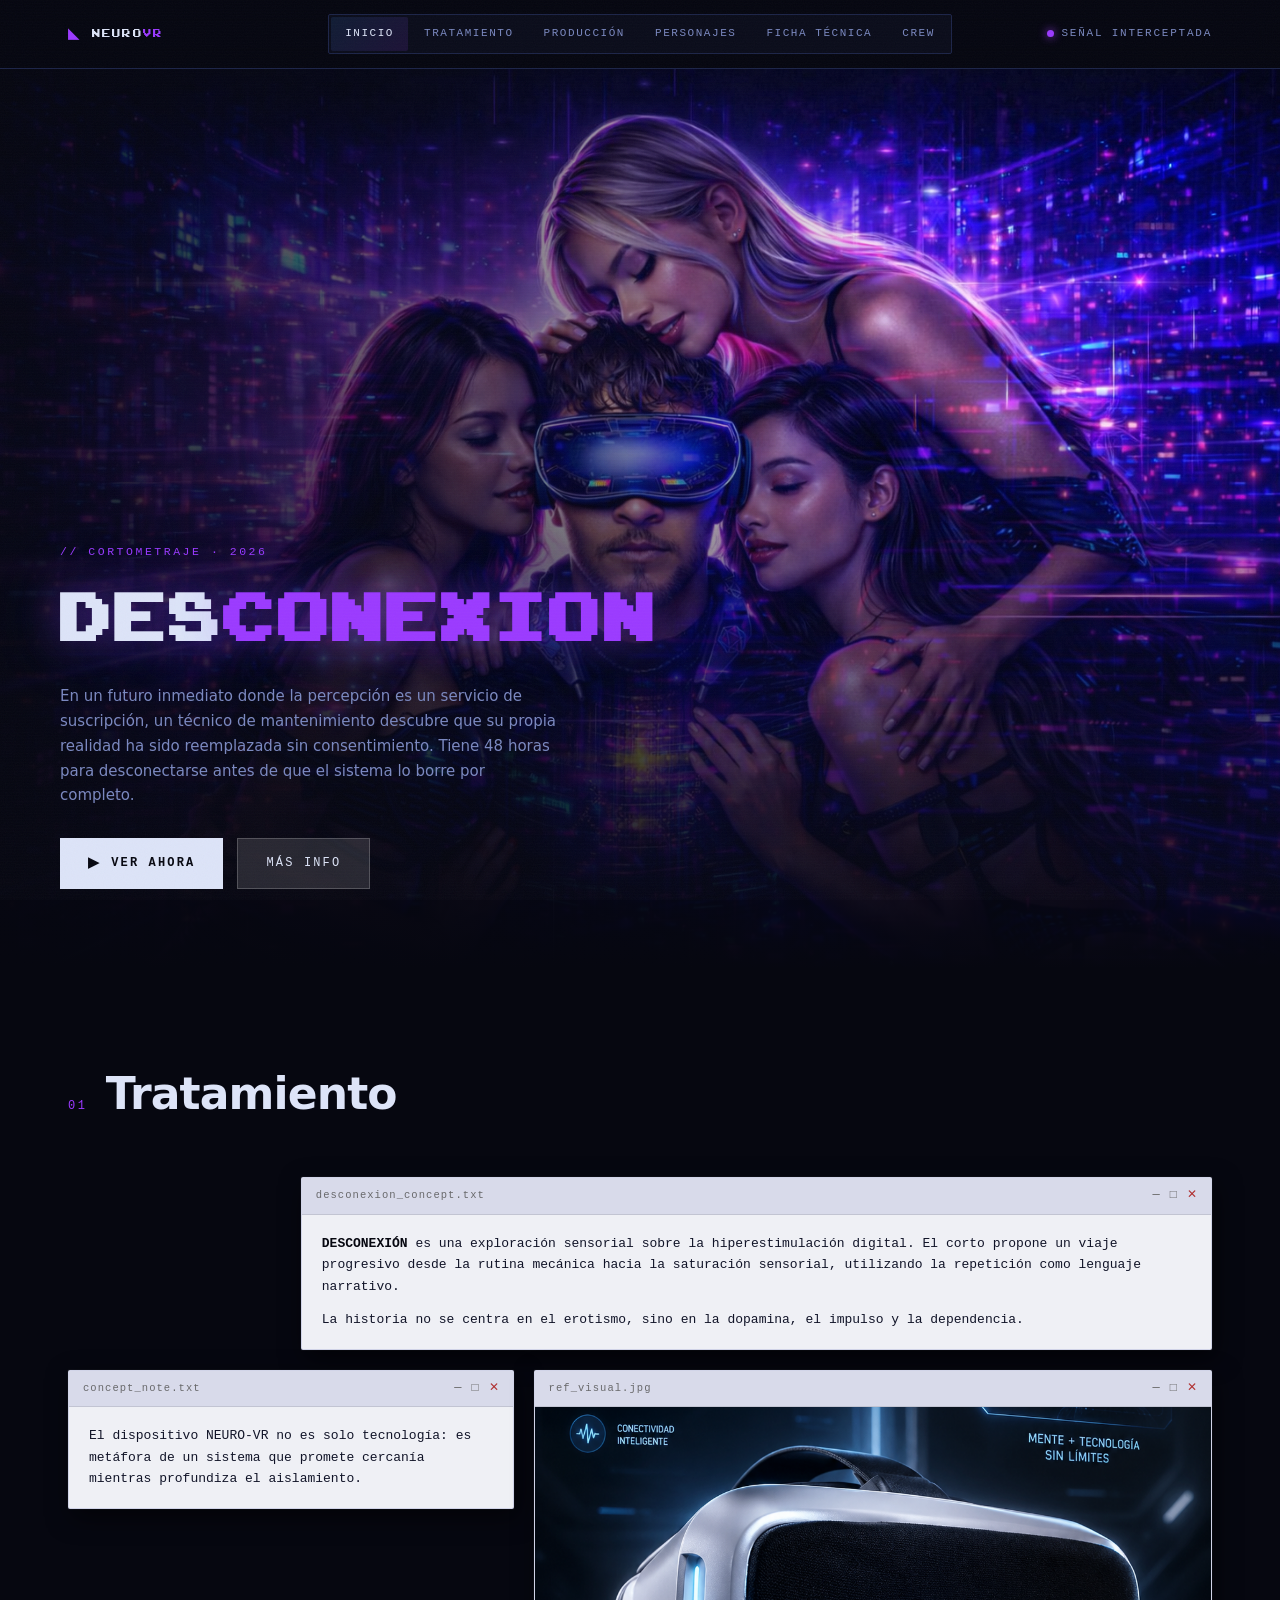
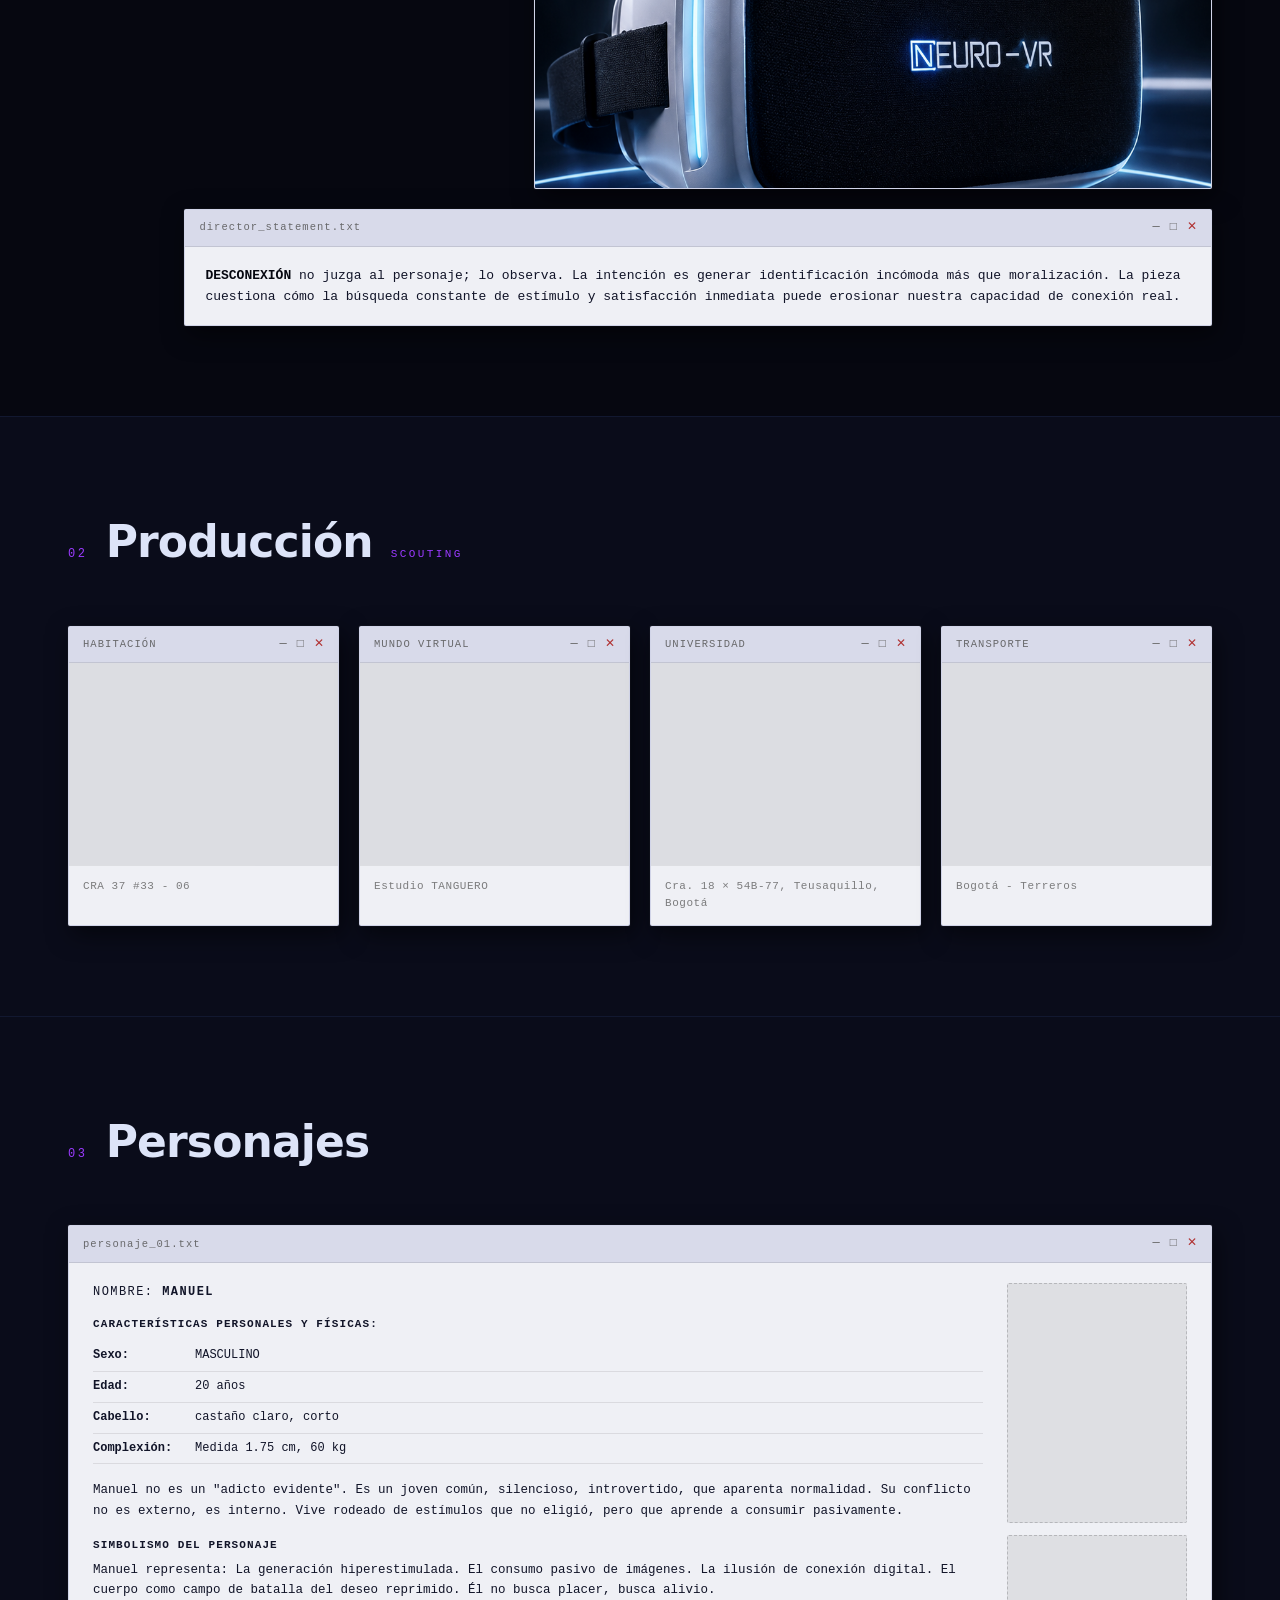
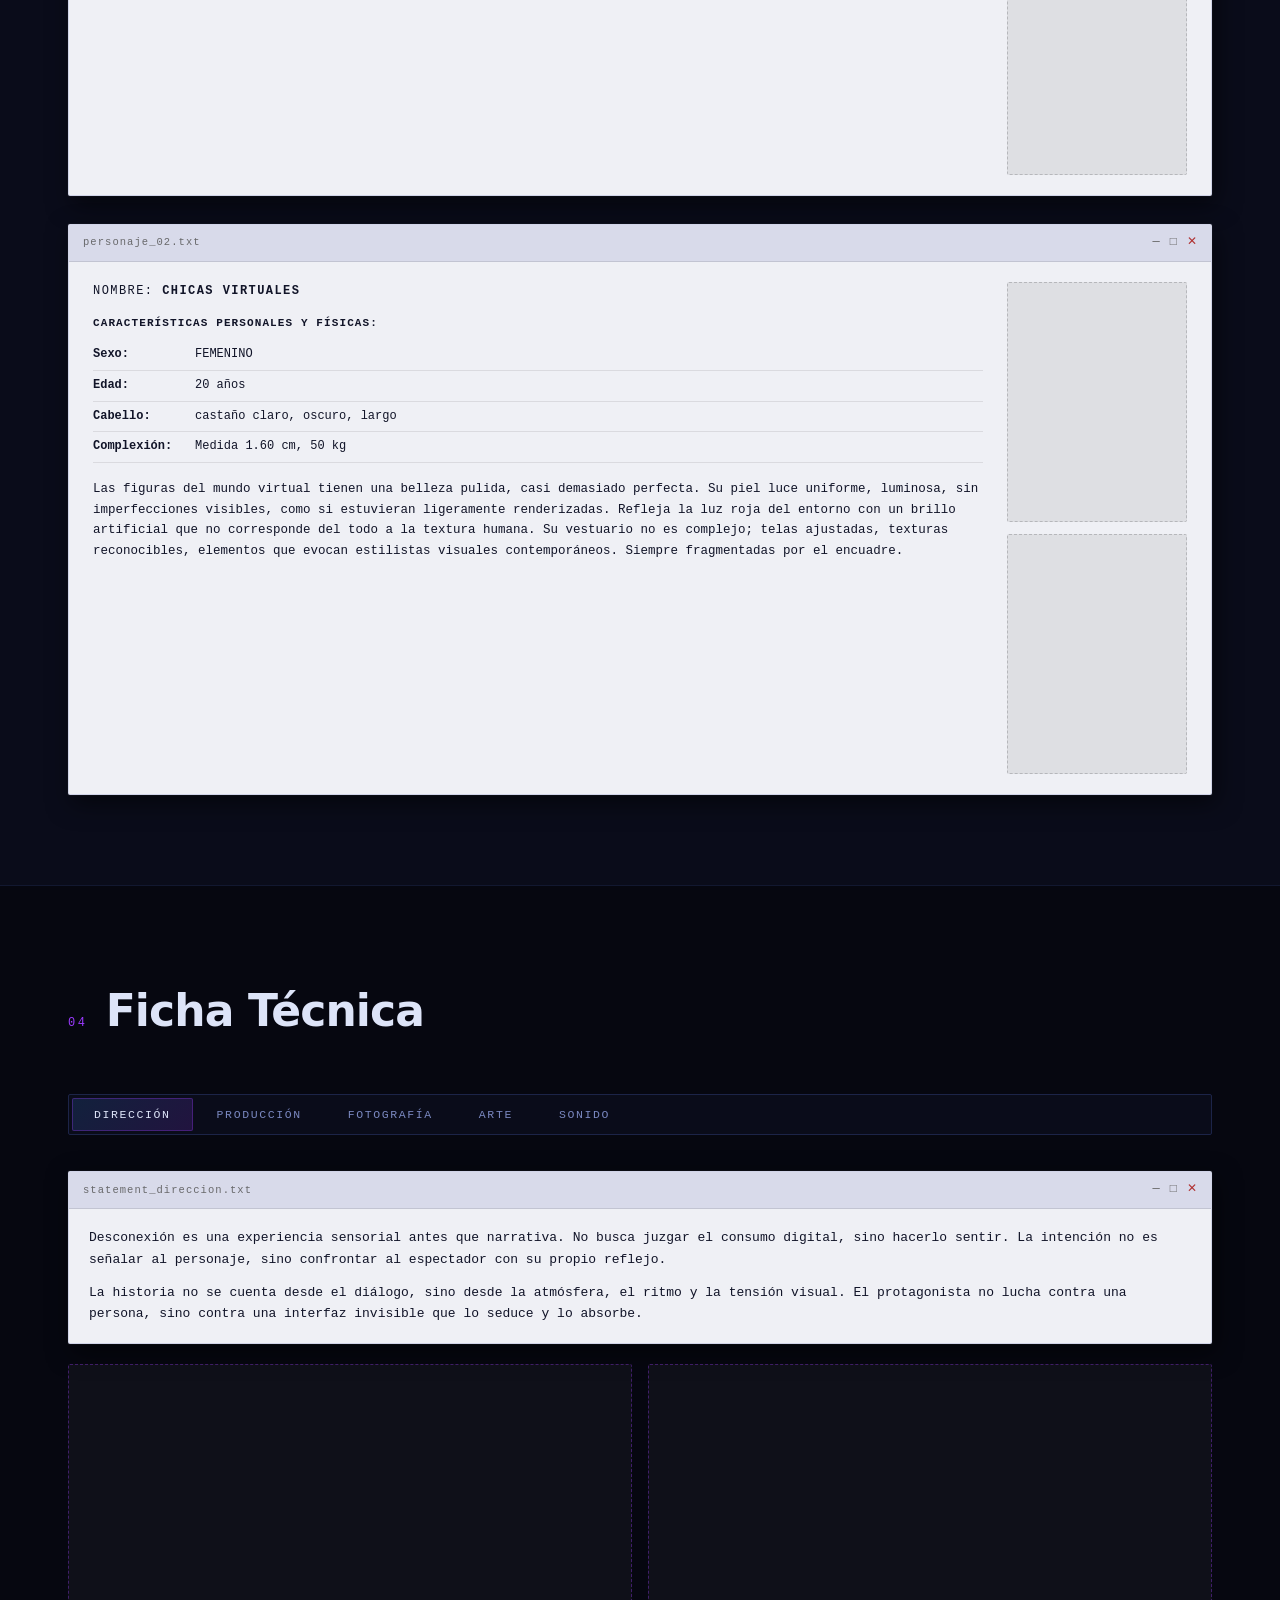
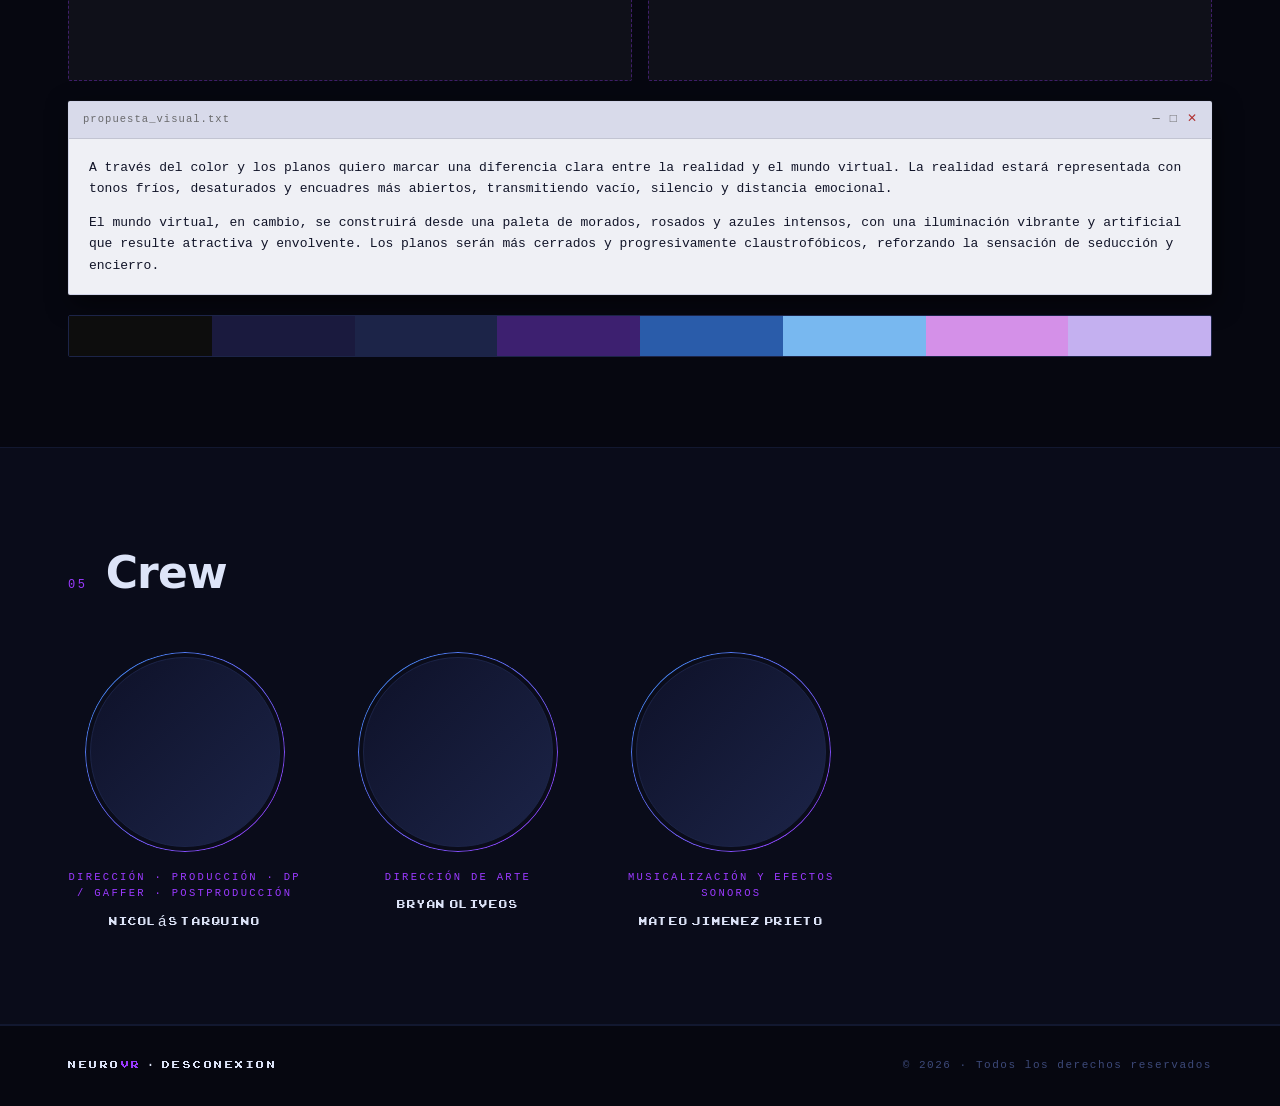
==== commit b7317a83: "agregar sección producción con scouting de locaciones" ====
--- a/desconexion.html
+++ b/desconexion.html
@@ -20,6 +20,7 @@
       <nav class="dtabs">
         <a href="#tease" class="dtab">Inicio</a>
         <a href="#tratamiento" class="dtab">Tratamiento</a>
+        <a href="#produccion" class="dtab">Producción</a>
         <a href="#personajes" class="dtab">Personajes</a>
         <a href="#ficha" class="dtab">Ficha Técnica</a>
         <a href="#crew" class="dtab">Crew</a>
@@ -113,11 +114,69 @@
     </div>
   </section>
 
-  <!-- 02 PERSONAJES -->
+  <!-- 02 PRODUCCIÓN - SCOUTING -->
+  <section id="produccion" class="dsection prod-section">
+    <div class="dsection-inner">
+      <div class="dsection-head">
+        <span class="dnum">02</span>
+        <h2>Producción</h2>
+        <span class="dsubtitle">Scouting</span>
+      </div>
+      <div class="scouting-grid">
+
+        <div class="scouting-card">
+          <div class="twin-bar">
+            <span class="twin-title">HABITACIÓN</span>
+            <div class="twin-controls"><span>─</span><span>□</span><span>✕</span></div>
+          </div>
+          <div class="scout-img-wrap">
+            <div class="scout-img-ph"></div>
+          </div>
+          <div class="scout-meta">CRA 37 #33 - 06</div>
+        </div>
+
+        <div class="scouting-card">
+          <div class="twin-bar">
+            <span class="twin-title">MUNDO VIRTUAL</span>
+            <div class="twin-controls"><span>─</span><span>□</span><span>✕</span></div>
+          </div>
+          <div class="scout-img-wrap">
+            <div class="scout-img-ph"></div>
+          </div>
+          <div class="scout-meta">Estudio TANGUERO</div>
+        </div>
+
+        <div class="scouting-card">
+          <div class="twin-bar">
+            <span class="twin-title">UNIVERSIDAD</span>
+            <div class="twin-controls"><span>─</span><span>□</span><span>✕</span></div>
+          </div>
+          <div class="scout-img-wrap">
+            <div class="scout-img-ph"></div>
+          </div>
+          <div class="scout-meta">Cra. 18 × 54B-77, Teusaquillo, Bogotá</div>
+        </div>
+
+        <div class="scouting-card">
+          <div class="twin-bar">
+            <span class="twin-title">TRANSPORTE</span>
+            <div class="twin-controls"><span>─</span><span>□</span><span>✕</span></div>
+          </div>
+          <div class="scout-img-wrap">
+            <div class="scout-img-ph"></div>
+          </div>
+          <div class="scout-meta">Bogotá - Terreros</div>
+        </div>
+
+      </div>
+    </div>
+  </section>
+
+  <!-- 03 PERSONAJES -->
   <section id="personajes" class="dsection char-section">
     <div class="dsection-inner">
       <div class="dsection-head">
-        <span class="dnum">02</span>
+        <span class="dnum">03</span>
         <h2>Personajes</h2>
       </div>
       <div class="char-windows">
@@ -180,11 +239,11 @@
     </div>
   </section>
 
-  <!-- 03 FICHA TÉCNICA con tabs internos -->
+  <!-- 04 FICHA TÉCNICA con tabs internos -->
   <section id="ficha" class="dsection ficha-section">
     <div class="dsection-inner">
       <div class="dsection-head">
-        <span class="dnum">03</span>
+        <span class="dnum">04</span>
         <h2>Ficha Técnica</h2>
       </div>
 
@@ -383,11 +442,11 @@
     </div>
   </section>
 
-  <!-- 04 CREW -->
+  <!-- 05 CREW -->
   <section id="crew" class="dsection crew-section">
     <div class="dsection-inner">
       <div class="dsection-head">
-        <span class="dnum">04</span>
+        <span class="dnum">05</span>
         <h2>Crew</h2>
       </div>
       <div class="crew-grid">
@@ -430,7 +489,7 @@
     </div>
   </footer>
 
-  <audio id="soundtrack" src="assets/soundtrack.wav" loop preload="auto"></audio>
+  <audio id="soundtrack" src="assets/music.mp3" loop preload="auto"></audio>
   <script src="desconexion.js"></script>
 </body>
 </html>
--- a/desconexion.css
+++ b/desconexion.css
@@ -555,11 +555,52 @@
   border-radius: 2px;
 }
 
+/* ════════════════ PRODUCCIÓN — SCOUTING ════════════════ */
+.prod-section { background: var(--bg-2); }
+.dsubtitle {
+  font-family: var(--mono); font-size: 11px;
+  letter-spacing: 0.22em; color: var(--purple);
+  text-transform: uppercase;
+}
+.scouting-grid {
+  display: grid; grid-template-columns: repeat(4, 1fr);
+  gap: 20px;
+}
+.scouting-card {
+  background: #eff0f5;
+  border: 1px solid rgba(180,185,220,0.5);
+  border-radius: 2px;
+  overflow: hidden;
+  box-shadow: 4px 8px 24px rgba(0,0,0,0.55), 0 0 0 1px rgba(255,255,255,0.03);
+  font-family: var(--mono);
+  font-size: 13px;
+  color: #111428;
+}
+.scout-img-wrap {
+  aspect-ratio: 4/3;
+  overflow: hidden;
+}
+.scout-img-ph {
+  width: 100%; height: 100%;
+  background: rgba(0,0,0,0.08);
+  border: none;
+  display: block;
+}
+.scout-meta {
+  padding: 12px 14px;
+  font-size: 11px;
+  letter-spacing: 0.05em;
+  color: #555;
+  opacity: 0.75;
+  border-top: 1px solid rgba(0,0,0,0.1);
+}
+
 /* ════════════════ RESPONSIVE ════════════════ */
 @media (max-width: 1024px) {
   .circle-grid { grid-template-columns: repeat(2, 1fr); }
   .cast-grid   { grid-template-columns: repeat(2, 1fr); }
   .crew-grid   { grid-template-columns: repeat(2, 1fr); }
+  .scouting-grid { grid-template-columns: repeat(2, 1fr); }
 }
 @media (max-width: 768px) {
   .dnav-inner  { grid-template-columns: 1fr auto; }
@@ -580,6 +621,7 @@
 @media (max-width: 480px) {
   .circle-grid,
   .cast-grid,
-  .crew-grid   { grid-template-columns: 1fr; }
+  .crew-grid,
+  .scouting-grid { grid-template-columns: 1fr; }
   .tease-title { font-size: 42px; }
 }
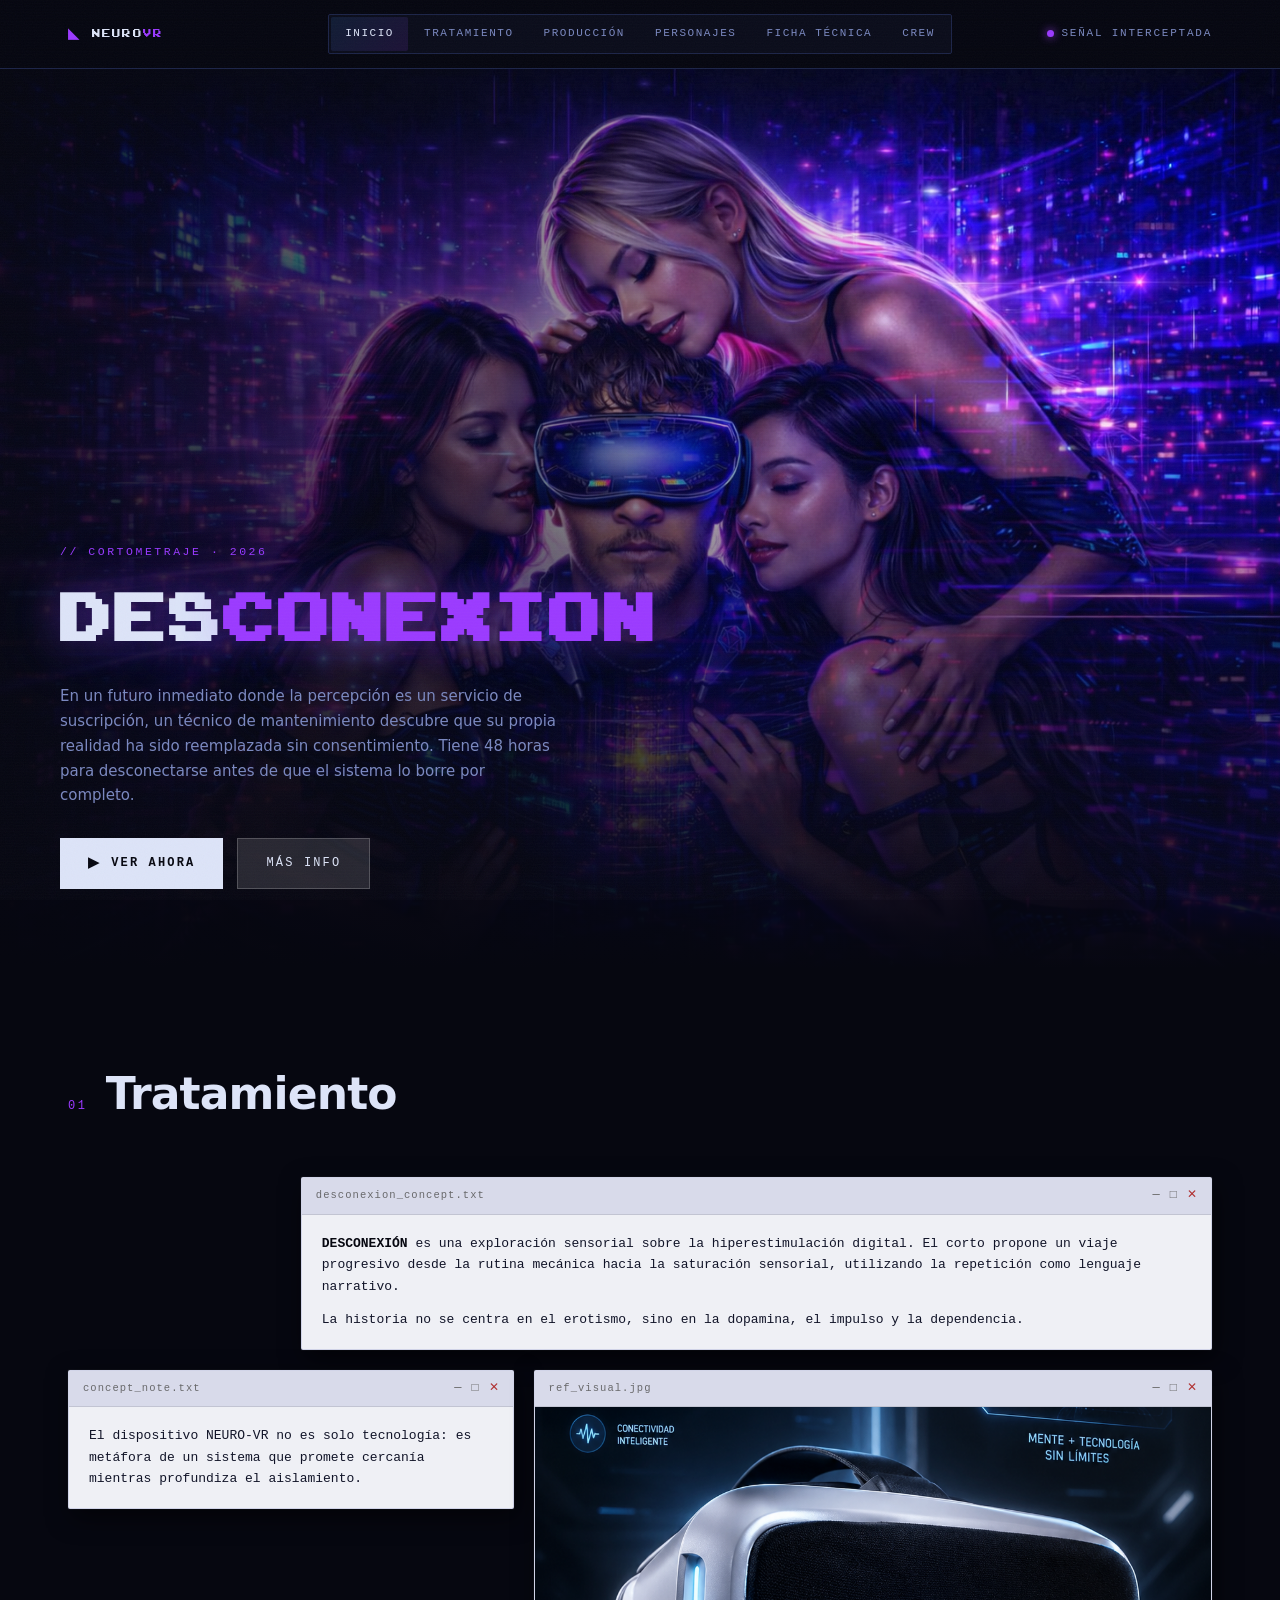
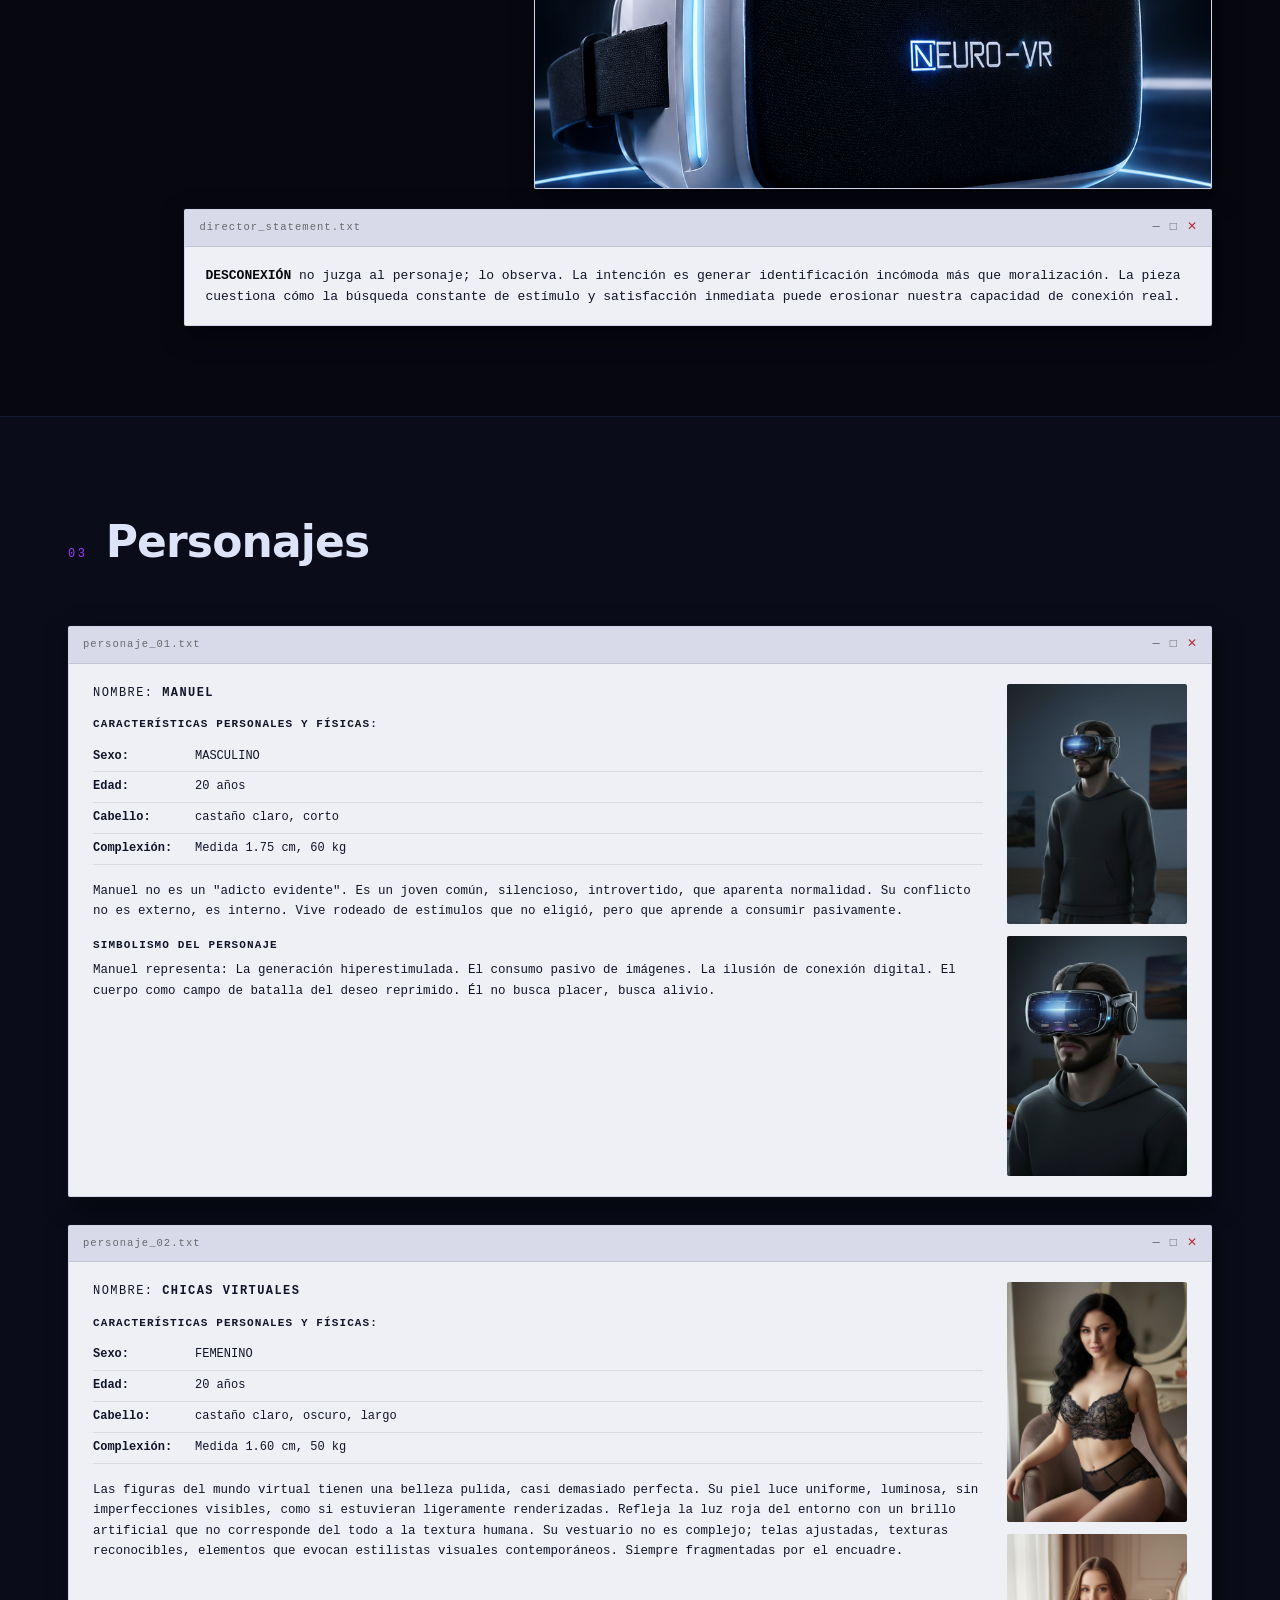
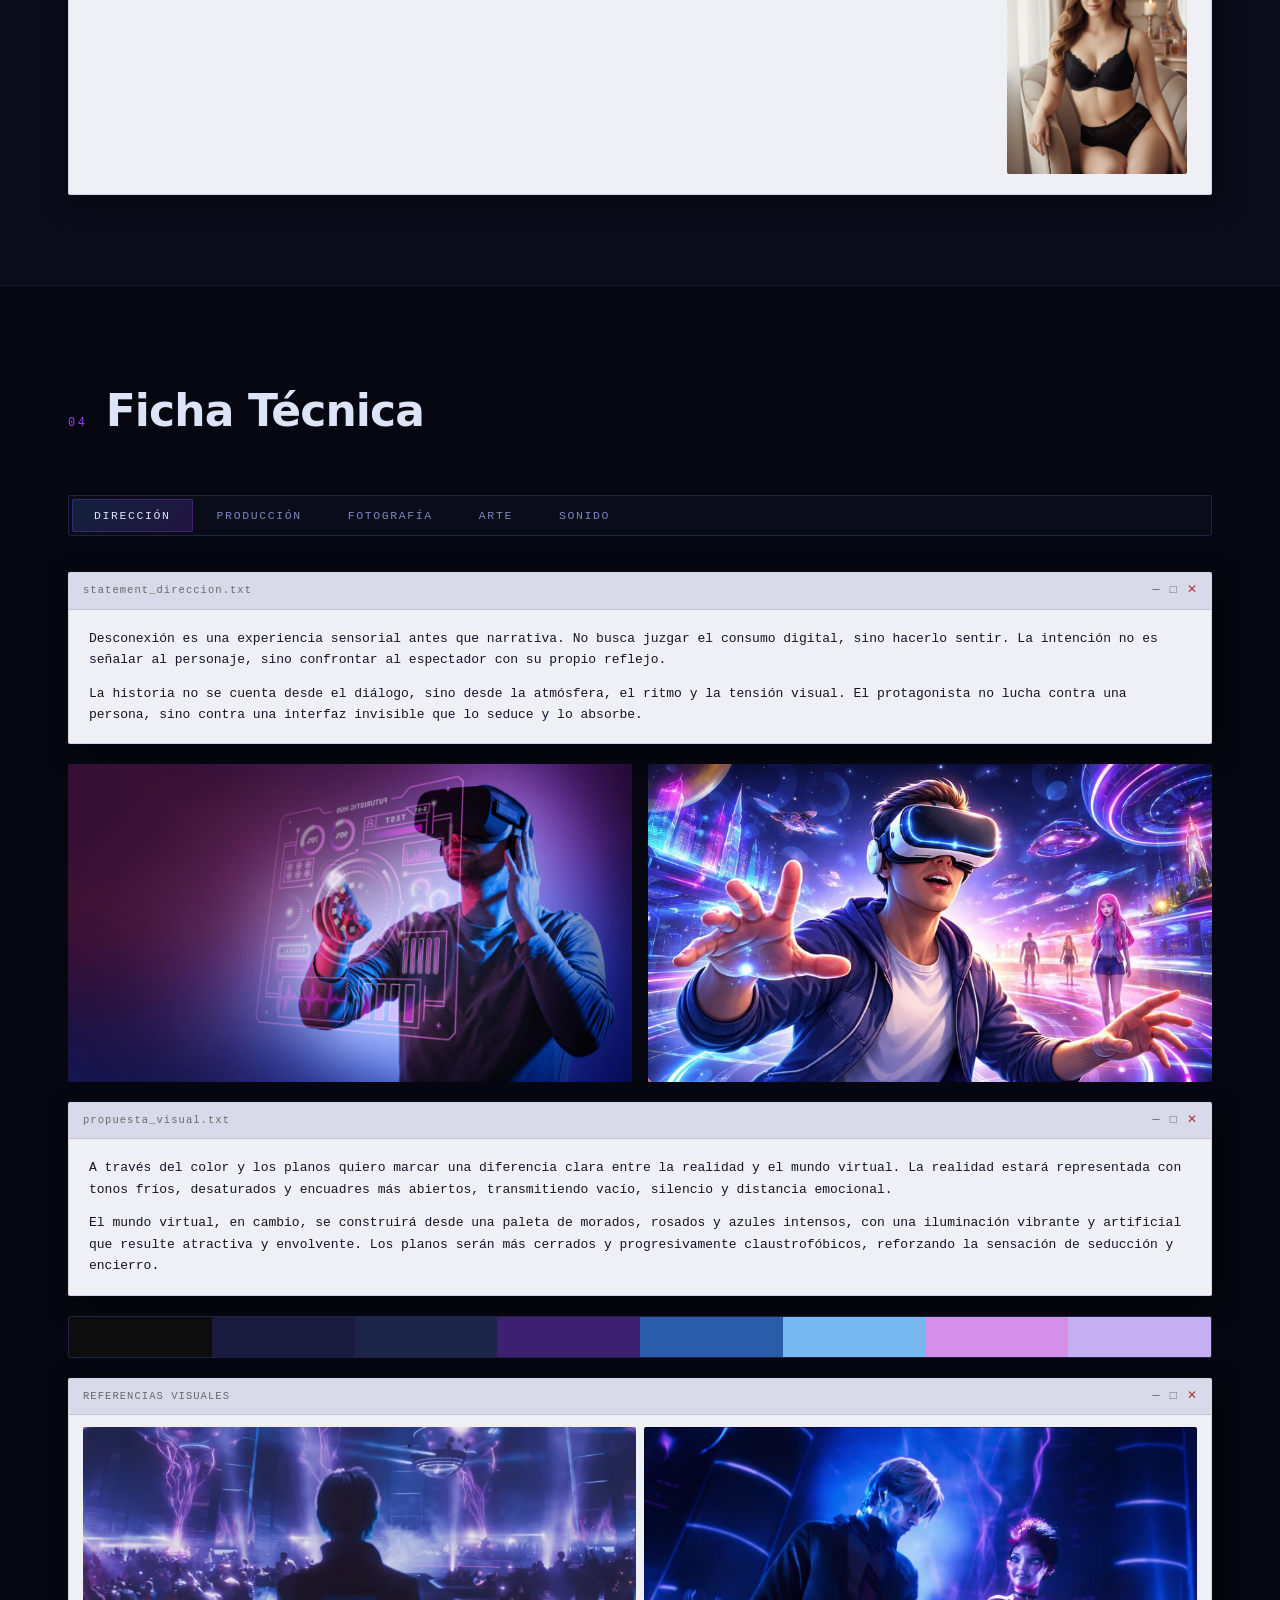
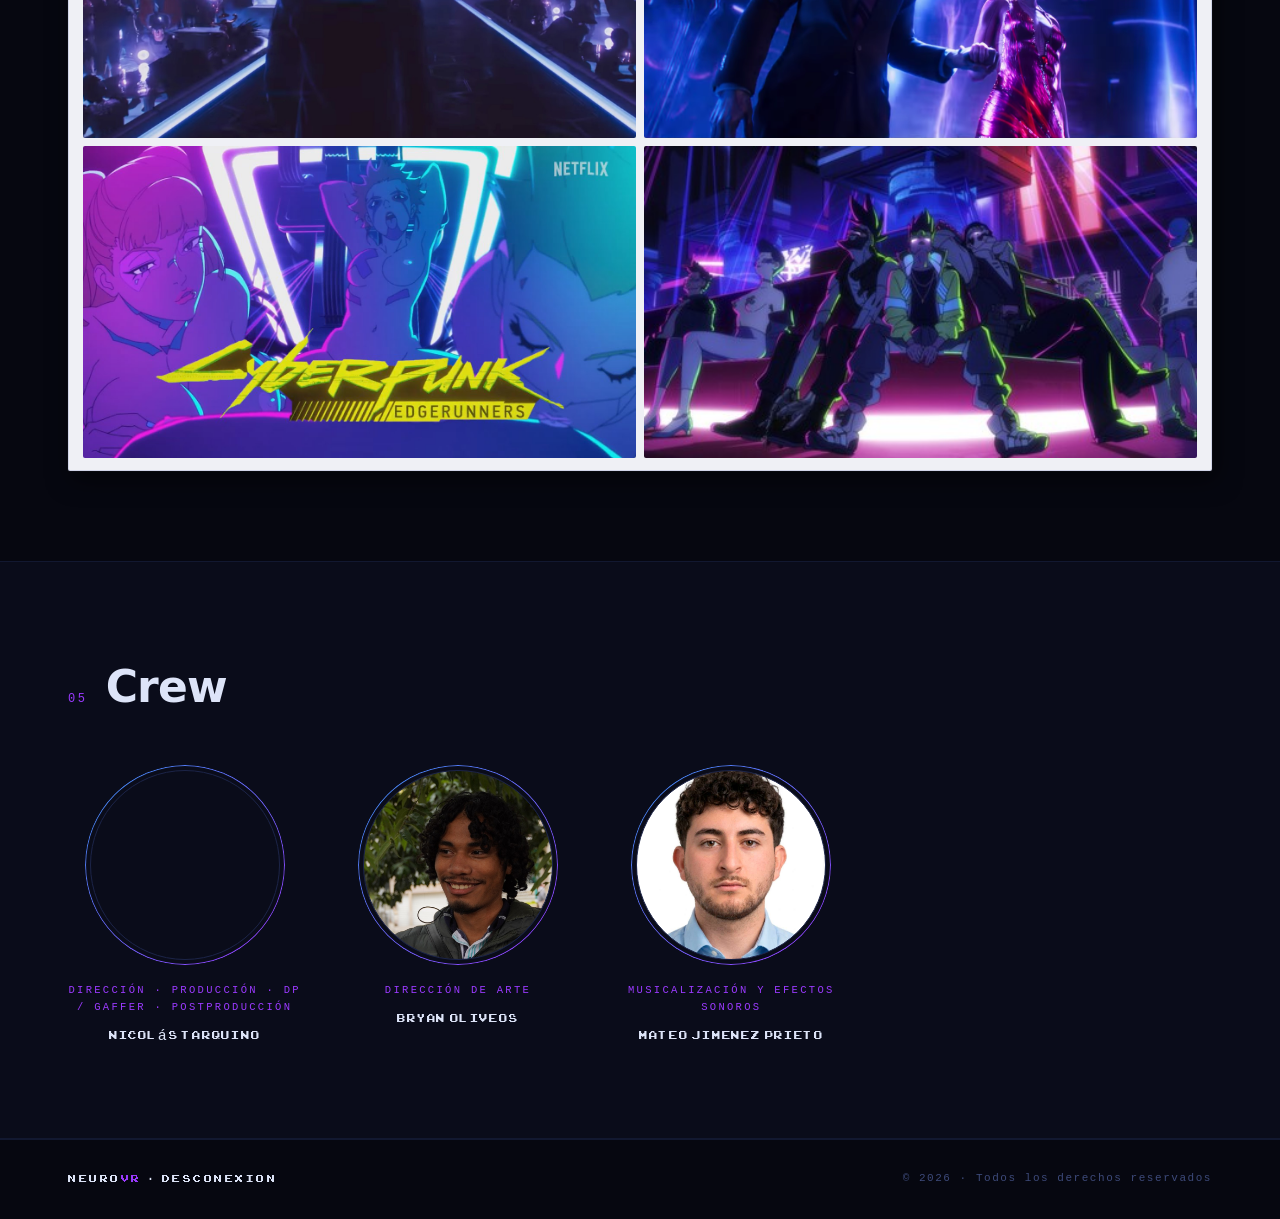
==== commit 084a3ff2: "version final" ====
--- a/desconexion.html
+++ b/desconexion.html
@@ -20,7 +20,7 @@
       <nav class="dtabs">
         <a href="#tease" class="dtab">Inicio</a>
         <a href="#tratamiento" class="dtab">Tratamiento</a>
-        <a href="#produccion" class="dtab">Producción</a>
+        <a href="#ficha" class="dtab">Producción</a>
         <a href="#personajes" class="dtab">Personajes</a>
         <a href="#ficha" class="dtab">Ficha Técnica</a>
         <a href="#crew" class="dtab">Crew</a>
@@ -52,7 +52,7 @@
         antes de que el sistema lo borre por completo.
       </p>
       <div class="tease-actions">
-        <a href="https://www.youtube.com" target="_blank" class="tease-btn primary">
+        <a href="https://www.youtube.com/watch?v=hb8lDYqoKog" target="_blank" class="tease-btn primary">
           <span class="play-icon">▶</span> VER AHORA
         </a>
         <a href="#tratamiento" class="tease-btn ghost">MÁS INFO</a>
@@ -108,64 +108,6 @@
           <div class="twin-body">
             <p><strong>DESCONEXIÓN</strong> no juzga al personaje; lo observa. La intención es generar identificación incómoda más que moralización. La pieza cuestiona cómo la búsqueda constante de estímulo y satisfacción inmediata puede erosionar nuestra capacidad de conexión real.</p>
           </div>
-        </div>
-
-      </div>
-    </div>
-  </section>
-
-  <!-- 02 PRODUCCIÓN - SCOUTING -->
-  <section id="produccion" class="dsection prod-section">
-    <div class="dsection-inner">
-      <div class="dsection-head">
-        <span class="dnum">02</span>
-        <h2>Producción</h2>
-        <span class="dsubtitle">Scouting</span>
-      </div>
-      <div class="scouting-grid">
-
-        <div class="scouting-card">
-          <div class="twin-bar">
-            <span class="twin-title">HABITACIÓN</span>
-            <div class="twin-controls"><span>─</span><span>□</span><span>✕</span></div>
-          </div>
-          <div class="scout-img-wrap">
-            <div class="scout-img-ph"></div>
-          </div>
-          <div class="scout-meta">CRA 37 #33 - 06</div>
-        </div>
-
-        <div class="scouting-card">
-          <div class="twin-bar">
-            <span class="twin-title">MUNDO VIRTUAL</span>
-            <div class="twin-controls"><span>─</span><span>□</span><span>✕</span></div>
-          </div>
-          <div class="scout-img-wrap">
-            <div class="scout-img-ph"></div>
-          </div>
-          <div class="scout-meta">Estudio TANGUERO</div>
-        </div>
-
-        <div class="scouting-card">
-          <div class="twin-bar">
-            <span class="twin-title">UNIVERSIDAD</span>
-            <div class="twin-controls"><span>─</span><span>□</span><span>✕</span></div>
-          </div>
-          <div class="scout-img-wrap">
-            <div class="scout-img-ph"></div>
-          </div>
-          <div class="scout-meta">Cra. 18 × 54B-77, Teusaquillo, Bogotá</div>
-        </div>
-
-        <div class="scouting-card">
-          <div class="twin-bar">
-            <span class="twin-title">TRANSPORTE</span>
-            <div class="twin-controls"><span>─</span><span>□</span><span>✕</span></div>
-          </div>
-          <div class="scout-img-wrap">
-            <div class="scout-img-ph"></div>
-          </div>
-          <div class="scout-meta">Bogotá - Terreros</div>
         </div>
 
       </div>
@@ -202,8 +144,8 @@
                 <p class="char-win-desc">Manuel representa: La generación hiperestimulada. El consumo pasivo de imágenes. La ilusión de conexión digital. El cuerpo como campo de batalla del deseo reprimido. Él no busca placer, busca alivio.</p>
               </div>
               <div class="char-win-imgs">
-                <div class="char-img-ph"></div>
-                <div class="char-img-ph"></div>
+                <img src="assets/personaje-manuel.png" alt="Manuel" class="char-img" />
+                <img src="assets/personaje-manuel2.png" alt="Manuel ref" class="char-img" />
               </div>
             </div>
           </div>
@@ -228,8 +170,8 @@
                 <p class="char-win-desc">Las figuras del mundo virtual tienen una belleza pulida, casi demasiado perfecta. Su piel luce uniforme, luminosa, sin imperfecciones visibles, como si estuvieran ligeramente renderizadas. Refleja la luz roja del entorno con un brillo artificial que no corresponde del todo a la textura humana. Su vestuario no es complejo; telas ajustadas, texturas reconocibles, elementos que evocan estilistas visuales contemporáneos. Siempre fragmentadas por el encuadre.</p>
               </div>
               <div class="char-win-imgs">
-                <div class="char-img-ph"></div>
-                <div class="char-img-ph"></div>
+                <img src="assets/personaje-chicas.png" alt="Chicas virtuales" class="char-img" />
+                <img src="assets/personaje-chicas2.png" alt="Chicas virtuales ref" class="char-img" />
               </div>
             </div>
           </div>
@@ -271,8 +213,8 @@
               </div>
             </div>
             <div class="dir-img-row">
-              <div class="dir-img-ph"></div>
-              <div class="dir-img-ph"></div>
+              <img src="assets/direccion.jpg" alt="Referencia visual dirección" class="dir-img" />
+              <img src="assets/direccion1.jpg" alt="Referencia visual dirección" class="dir-img" />
             </div>
             <div class="twin">
               <div class="twin-bar">
@@ -294,6 +236,18 @@
               <span style="background:#d490e8"></span>
               <span style="background:#c4b0f0"></span>
             </div>
+            <div class="twin">
+              <div class="twin-bar">
+                <span class="twin-title">REFERENCIAS VISUALES</span>
+                <div class="twin-controls"><span>─</span><span>□</span><span>✕</span></div>
+              </div>
+              <div class="dir-refs-grid">
+                <img src="assets/ref-playerone.jpg" alt="Ready Player One" class="dir-ref-img" />
+                <img src="assets/ref-playerone2.png" alt="Ready Player One" class="dir-ref-img" />
+                <img src="assets/ref-cyberpunk.jpg" alt="Cyberpunk" class="dir-ref-img" />
+                <img src="assets/ref-cyberpunk2.jpg" alt="Cyberpunk" class="dir-ref-img" />
+              </div>
+            </div>
           </div>
         </div>
 
@@ -307,7 +261,7 @@
           <div class="cast-lead">
             <div class="cast-card">
               <div class="cast-circle cast-circle--lg">
-                <div class="cast-circle-inner"></div>
+                <div class="cast-circle-inner" style="background-image:url('assets/modelo-manuel.jpeg');background-size:cover;background-position:center top;"></div>
                 <div class="cast-circle-ring"></div>
               </div>
               <div class="cast-info">
@@ -320,7 +274,7 @@
 
             <div class="cast-card">
               <div class="cast-circle">
-                <div class="cast-circle-inner"></div>
+                <div class="cast-circle-inner" style="background-image:url('assets/modelo-luisa.png');background-size:cover;background-position:center top;"></div>
                 <div class="cast-circle-ring"></div>
               </div>
               <div class="cast-info">
@@ -331,7 +285,7 @@
 
             <div class="cast-card">
               <div class="cast-circle">
-                <div class="cast-circle-inner"></div>
+                <div class="cast-circle-inner" style="background-image:url('assets/modelo-alison.png');background-size:cover;background-position:center top;"></div>
                 <div class="cast-circle-ring"></div>
               </div>
               <div class="cast-info">
@@ -342,7 +296,7 @@
 
             <div class="cast-card">
               <div class="cast-circle">
-                <div class="cast-circle-inner"></div>
+                <div class="cast-circle-inner" style="background-image:url('assets/modelo-yos.png');background-size:cover;background-position:center top;"></div>
                 <div class="cast-circle-ring"></div>
               </div>
               <div class="cast-info">
@@ -352,55 +306,133 @@
             </div>
 
           </div>
+          <div class="cast-title-label cast-title-label--spaced">// SCOUTING DE LOCACIONES</div>
+          <div class="scouting-grid">
+
+            <div class="scouting-card">
+              <div class="twin-bar">
+                <span class="twin-title">HABITACIÓN</span>
+                <div class="twin-controls"><span>─</span><span>□</span><span>✕</span></div>
+              </div>
+              <div class="scout-img-wrap">
+                <img src="assets/prod-habitacion.jpg" alt="Habitación" class="scout-img" />
+              </div>
+              <div class="scout-meta">CRA 37 #33 - 06</div>
+            </div>
+
+            <div class="scouting-card">
+              <div class="twin-bar">
+                <span class="twin-title">MUNDO VIRTUAL</span>
+                <div class="twin-controls"><span>─</span><span>□</span><span>✕</span></div>
+              </div>
+              <div class="scout-img-wrap">
+                <img src="assets/prod-mundovirtual.jpg" alt="Mundo Virtual — Estudio" class="scout-img" />
+              </div>
+              <div class="scout-meta">Estudio TANGUERO</div>
+            </div>
+
+            <div class="scouting-card">
+              <div class="twin-bar">
+                <span class="twin-title">UNIVERSIDAD</span>
+                <div class="twin-controls"><span>─</span><span>□</span><span>✕</span></div>
+              </div>
+              <div class="scout-img-wrap">
+                <img src="assets/prod-universidad.png" alt="Universidad" class="scout-img" />
+              </div>
+              <div class="scout-meta">Cra. 18 × 54B-77, Teusaquillo, Bogotá</div>
+            </div>
+
+            <div class="scouting-card">
+              <div class="twin-bar">
+                <span class="twin-title">TRANSPORTE</span>
+                <div class="twin-controls"><span>─</span><span>□</span><span>✕</span></div>
+              </div>
+              <div class="scout-img-wrap">
+                <img src="assets/prod-transporte.png" alt="Transporte" class="scout-img" />
+              </div>
+              <div class="scout-meta">Bogotá - Terreros</div>
+            </div>
+
+          </div>
         </div>
 
         <!-- FOTOGRAFÍA -->
         <div class="ftab-panel" id="tab-fotografia">
-          <div class="ref-windows">
-
-            <div class="twin">
-              <div class="twin-bar">
-                <span class="twin-title">READY PLAYER ONE</span>
-                <div class="twin-controls"><span>─</span><span>□</span><span>✕</span></div>
-              </div>
-              <div class="ref-imgs-row ref-imgs-3">
-                <div class="ref-img-ph"></div>
-                <div class="ref-img-ph"></div>
-                <div class="ref-img-ph"></div>
-              </div>
-            </div>
-
-            <div class="twin">
-              <div class="twin-bar">
-                <span class="twin-title">AMERICAN BEAUTY</span>
-                <div class="twin-controls"><span>─</span><span>□</span><span>✕</span></div>
-              </div>
-              <div class="ref-imgs-row ref-imgs-2">
-                <div class="ref-img-ph"></div>
-                <div class="ref-img-ph"></div>
-              </div>
-            </div>
-
-            <div class="twin">
-              <div class="twin-bar">
-                <span class="twin-title">BLADE RUNNER</span>
-                <div class="twin-controls"><span>─</span><span>□</span><span>✕</span></div>
-              </div>
-              <div class="ref-imgs-row ref-imgs-2">
-                <div class="ref-img-ph"></div>
-                <div class="ref-img-ph"></div>
-              </div>
-            </div>
-
-            <div class="twin">
-              <div class="twin-bar">
-                <span class="twin-title">CYBERPUNK</span>
-                <div class="twin-controls"><span>─</span><span>□</span><span>✕</span></div>
-              </div>
-              <div class="ref-imgs-row ref-imgs-2">
-                <div class="ref-img-ph"></div>
-                <div class="ref-img-ph"></div>
-              </div>
+          <div class="foto-propuesta">
+
+            <div class="foto-heading">PROPUESTA FOTOGRAFÍA</div>
+
+            <div class="twin">
+              <div class="twin-bar">
+                <span class="twin-title">ENCUADRE</span>
+                <div class="twin-controls"><span>─</span><span>□</span><span>✕</span></div>
+              </div>
+              <div class="foto-twin-body">
+                <img src="assets/planos.jpg" alt="Tipos de encuadre" class="foto-twin-img" />
+                <div class="twin-body">
+                  <p><strong>PM:</strong> Para transiciones del protagonista</p>
+                  <p><strong>PG:</strong> Para mostrar el entorno y su decadencia</p>
+                  <p><strong>PD:</strong> Para resaltar partes de cuerpo</p>
+                  <p><strong>PP:</strong> Mostrar reacciones</p>
+                </div>
+              </div>
+            </div>
+
+            <div class="twin">
+              <div class="twin-bar">
+                <span class="twin-title">ANGULACIONES</span>
+                <div class="twin-controls"><span>─</span><span>□</span><span>✕</span></div>
+              </div>
+              <div class="foto-twin-body">
+                <img src="assets/foto.png" alt="Angulaciones de cámara" class="foto-twin-img" />
+                <div class="twin-body">
+                  <p><strong>C:</strong> Para resaltar la caída del personaje</p>
+                  <p><strong>P:</strong> Ayudar a mostrar entornos</p>
+                  <p><strong>N:</strong> Momentos estándar</p>
+                  <p><strong>CP:</strong> Mostrar asombro y tensión</p>
+                </div>
+              </div>
+            </div>
+
+            <div class="twin">
+              <div class="twin-bar">
+                <span class="twin-title">MOVIMIENTOS</span>
+                <div class="twin-controls"><span>─</span><span>□</span><span>✕</span></div>
+              </div>
+              <div class="twin-body">
+                <p>Cámara estable en la realidad. Movimientos sutiles.</p>
+                <p><strong>CAM POV / CÁMARA EN MANO:</strong> Para mostrar desde la perspectiva de Manuel.</p>
+              </div>
+            </div>
+
+            <div class="foto-heading">PROPUESTA ILUMINACIÓN</div>
+
+            <div class="ilum-grid">
+
+              <div class="twin">
+                <div class="twin-bar">
+                  <span class="twin-title">REALIDAD</span>
+                  <div class="twin-controls"><span>─</span><span>□</span><span>✕</span></div>
+                </div>
+                <div class="twin-body">
+                  <p>En la realidad se trabajará una iluminación con contrastes marcados, manejando ratios entre 1:1 y 1:4 según la carga dramática. Se utilizará una luz principal direccional para definir el rostro y generar sombras controladas, acompañada de una luz de fondo que separe al personaje del espacio y aporte profundidad.</p>
+                  <p>En exteriores se aprovechará la luz natural, utilizando flex para rebotar y modelar la luz en el rostro sin perder naturalidad.</p>
+                </div>
+                <img src="assets/imagenilum.jpg" alt="Esquema de iluminación" class="ilum-img" />
+              </div>
+
+              <div class="twin">
+                <div class="twin-bar">
+                  <span class="twin-title">MUNDO VIRTUAL</span>
+                  <div class="twin-controls"><span>─</span><span>□</span><span>✕</span></div>
+                </div>
+                <div class="twin-body">
+                  <p>En el mundo virtual se utilizará un esquema de iluminación más complejo y estilizado, compuesto por cuatro luces LED con los colores de la paleta propuesta: morados, rosados y azules intensos. Estas luces crearán una atmósfera envolvente, vibrante y artificial, generando una sensación de seducción visual y sobreestimulación sensorial.</p>
+                  <p>Además, se incorporará una luz suave y difusa sobre las chicas, con el fin de estilizar la piel, aportar un leve brillo y reforzar su apariencia diseñada y casi irreal.</p>
+                </div>
+                <img src="assets/esquemasiluminacion.png" alt="Esquema de iluminación virtual" class="ilum-img" />
+              </div>
+
             </div>
 
           </div>
@@ -408,16 +440,236 @@
 
         <!-- ARTE -->
         <div class="ftab-panel" id="tab-arte">
-          <div class="ficha-cols">
-            <div class="ficha-info">
-              <div class="dmeta-row"><span class="dmeta-k">DIR. DE ARTE</span><span class="dmeta-v">Lorem Ipsum</span></div>
-              <div class="dmeta-row"><span class="dmeta-k">VESTUARIO</span><span class="dmeta-v">Lorem Ipsum</span></div>
-              <div class="dmeta-row"><span class="dmeta-k">MAQUILLAJE</span><span class="dmeta-v">Lorem Ipsum</span></div>
-            </div>
-            <div class="ficha-text">
-              <p>Lorem ipsum dolor sit amet, consectetur adipiscing elit. Quisque pharetra eros vel massa viverra, quis luctus turpis facilisis. Sed euismod, nisl vel ultricies lacinia.</p>
-              <p>Proin condimentum nisi vel neque tincidunt, vel pulvinar ipsum porta. Morbi at enim consequat, ullamcorper arcu vitae, fermentum velit.</p>
-            </div>
+          <div class="arte-propuesta">
+
+            <div class="arte-heading">VESTUARIO</div>
+
+            <div class="twin">
+              <div class="twin-bar">
+                <span class="twin-title">MIGUEL</span>
+                <div class="twin-controls"><span>─</span><span>□</span><span>✕</span></div>
+              </div>
+              <div class="arte-vestuario-body">
+                <div class="twin-body arte-vestuario-list">
+                  <ul class="arte-list">
+                    <li>Camiseta básica</li>
+                    <li>Pantalón Jean</li>
+                    <li>Tenis o zapatillas</li>
+                    <li>Sudadera Hoodie</li>
+                  </ul>
+                </div>
+                <div class="arte-vestuario-imgs">
+                  <img src="assets/manuel-vest.jpg" alt="Vestuario Manuel" class="arte-vest-img" />
+                </div>
+              </div>
+            </div>
+
+            <div class="twin">
+              <div class="twin-bar">
+                <span class="twin-title">CHICAS VIRTUALES</span>
+                <div class="twin-controls"><span>─</span><span>□</span><span>✕</span></div>
+              </div>
+              <div class="arte-vestuario-body">
+                <div class="twin-body arte-vestuario-list">
+                  <ul class="arte-list">
+                    <li>Faldas</li>
+                    <li>Pantalón de cuero o Jeans ajustados</li>
+                    <li>Blusas escotadas, tops o esqueletos</li>
+                    <li>Tacones, Zapatillas, baletas casuales</li>
+                    <li>Medias de malla, Medias veladas</li>
+                    <li>Lencería</li>
+                  </ul>
+                </div>
+                <div class="arte-vestuario-imgs">
+                  <img src="assets/figuras-vestuario.jpg" alt="Vestuario chicas virtuales" class="arte-vest-img" />
+                </div>
+              </div>
+            </div>
+
+            <div class="arte-heading">MAQUILLAJE</div>
+
+            <div class="arte-maquillaje-body">
+              <div class="twin">
+                <div class="twin-bar">
+                  <span class="twin-title">maquillaje_virtual.txt</span>
+                  <div class="twin-controls"><span>─</span><span>□</span><span>✕</span></div>
+                </div>
+                <div class="twin-body">
+                  <p>Para la estética del mundo virtual que representan el ideal de la hipersexualización. Su estética es artificial, saturada y perfecta. Para ello un maquillaje de alta definición (estilo Instagram/GBI face) nos dará esta estética sintética para diferenciar la realidad de lo virtual. Labios rojos intensos y brillantes con un glossy para enfatizar las acciones de mordida mencionadas en el guión. De igual forma el cabello tendrá una estructura bien definida, casi rígida para enfatizar esa "perfección" como ondas perfectas, cabello liso o planchado de manera estilizada. Contrario a la realidad, peinados recogidos, rápidos, fáciles de hacer, inclusive cabello suelto y húmedo. Para el vestuario de este mundo se utilizará vestimentas que son las que llevan las chicas con tranquilidad en la calle, como pantalones ajustados, faldas, blusas escotadas, medias de malla; vestimenta usada por las chicas que ve Miguel en la realidad. Sin embargo para la modelo de la publicidad el uso de una lencería con encajes detallados será el factor que la hará destacar ante los demás personajes. El uso de tacones altos y accesorios que resalten la forma femenina de manera detallada le otorga altura para demostrar esa superioridad autoritaria en el mundo virtual.</p>
+                </div>
+              </div>
+              <div class="arte-figuras">
+                <img src="assets/figuras-maquillaje.jpg" alt="Figuras femeninas — maquillaje" class="arte-figuras-img" />
+                <div class="arte-figuras-label">FIGURAS FEMENINAS</div>
+              </div>
+            </div>
+
+            <div class="arte-heading">LOCACIÓN — HABITACIÓN MANUEL</div>
+
+            <div class="arte-locacion">
+
+              <div class="twin">
+                <div class="twin-bar">
+                  <span class="twin-title">DESCRIPCIÓN VISUAL:</span>
+                  <div class="twin-controls"><span>─</span><span>□</span><span>✕</span></div>
+                </div>
+                <div class="twin-body">
+                  <p>Habitación desordenada y sombría, con basura acumulándose a medida que pasa el tiempo. Se caracteriza por tonos fríos y desaturados, como grises y azules oscuros, que mimetizan al personaje con la penumbra de su entorno. Los encuadres deben ser más abiertos para acentuar el vacío del espacio.</p>
+                </div>
+              </div>
+
+              <div class="twin">
+                <div class="twin-bar">
+                  <span class="twin-title">UTILERÍA CLAVE:</span>
+                  <div class="twin-controls"><span>─</span><span>□</span><span>✕</span></div>
+                </div>
+                <div class="twin-body">
+                  <ul class="arte-list">
+                    <li>Escritorio con el dispositivo NEURO-VR visible.</li>
+                    <li>Cama envuelta en cobijas.</li>
+                    <li>Cables, basura y objetos cotidianos desordenados.</li>
+                    <li>Teléfono celular para el desplazamiento compulsivo.</li>
+                    <li>Cuchillos para la escena final.</li>
+                  </ul>
+                </div>
+              </div>
+
+              <div class="twin">
+                <div class="twin-bar">
+                  <span class="twin-title">ILUMINACIÓN:</span>
+                  <div class="twin-controls"><span>─</span><span>□</span><span>✕</span></div>
+                </div>
+                <div class="twin-body">
+                  <p>Luz natural difusa por la ventana, con sombras predominantes para crear un ambiente lúgubre y estancado.</p>
+                </div>
+              </div>
+
+              <div class="arte-location-photos">
+                <div class="arte-location-label">MANUEL'S BEDROOM <span>(Locación: Habitación de Manuel)</span></div>
+                <img src="assets/manuels-bed.jpg" alt="Habitación de Manuel — locación" class="arte-location-img" />
+              </div>
+
+            </div>
+
+            <div class="arte-heading">LOCACIÓN — AULA UNIVERSITARIA</div>
+
+            <div class="arte-locacion">
+
+              <div class="twin">
+                <div class="twin-bar">
+                  <span class="twin-title">DESCRIPCIÓN VISUAL:</span>
+                  <div class="twin-controls"><span>─</span><span>□</span><span>✕</span></div>
+                </div>
+                <div class="twin-body">
+                  <p>Un aula universitaria estándar con iluminación funcional y tonos neutros. Debe sentirse como un espacio cotidiano e impersonal.</p>
+                </div>
+              </div>
+
+              <div class="twin">
+                <div class="twin-bar">
+                  <span class="twin-title">UTILERÍA CLAVE:</span>
+                  <div class="twin-controls"><span>─</span><span>□</span><span>✕</span></div>
+                </div>
+                <div class="twin-body">
+                  <ul class="arte-list">
+                    <li>Escritorios y sillas para estudiantes.</li>
+                    <li>Labial rojo de la compañera de Manuel.</li>
+                    <li>Celular de Manuel.</li>
+                  </ul>
+                </div>
+              </div>
+
+              <div class="twin">
+                <div class="twin-bar">
+                  <span class="twin-title">ILUMINACIÓN:</span>
+                  <div class="twin-controls"><span>─</span><span>□</span><span>✕</span></div>
+                </div>
+                <div class="twin-body">
+                  <p>Luces funcionales internas del vehículo, con tomas nocturnas del exterior que acentúan la soledad de Manuel en su asiento.</p>
+                </div>
+              </div>
+
+              <div class="arte-location-photos">
+                <div class="arte-location-label">UNIVERSITY CLASSROOM <span>(Locación: Aula de universidad)</span></div>
+                <img src="assets/university-class.jpg" alt="Aula universitaria — locación" class="arte-location-img" />
+              </div>
+
+            </div>
+
+            <div class="arte-heading">LOCACIÓN — TRANSPORTE PÚBLICO</div>
+
+            <div class="arte-locacion">
+
+              <div class="twin">
+                <div class="twin-bar">
+                  <span class="twin-title">DESCRIPCIÓN VISUAL:</span>
+                  <div class="twin-controls"><span>─</span><span>□</span><span>✕</span></div>
+                </div>
+                <div class="twin-body">
+                  <p>Interior de un autobús (transmilenio o SITP). Tonos grisáceos y colores vivos de las varandas y sillas.</p>
+                </div>
+              </div>
+
+              <div class="twin">
+                <div class="twin-bar">
+                  <span class="twin-title">UTILERÍA CLAVE:</span>
+                  <div class="twin-controls"><span>─</span><span>□</span><span>✕</span></div>
+                </div>
+                <div class="twin-body">
+                  <ul class="arte-list">
+                    <li>Valla publicitaria visible desde el exterior con la imagen de la chica en lencería (para la escena en el exterior).</li>
+                  </ul>
+                </div>
+              </div>
+
+              <div class="twin">
+                <div class="twin-bar">
+                  <span class="twin-title">ILUMINACIÓN:</span>
+                  <div class="twin-controls"><span>─</span><span>□</span><span>✕</span></div>
+                </div>
+                <div class="twin-body">
+                  <p>Luz ambiental uniforme, sin contrastes dramáticos, enfatizando la "normalidad" del entorno.</p>
+                </div>
+              </div>
+
+              <div class="arte-location-photos">
+                <div class="arte-location-label">PUBLIC TRANSPORTATION <span>(Locación: Transporte público)</span></div>
+                <img src="assets/transporte-art.jpg" alt="Transporte público — locación" class="arte-location-img" />
+              </div>
+
+            </div>
+
+            <div class="arte-heading">LOCACIÓN — MUNDO VIRTUAL</div>
+
+            <div class="arte-locacion">
+
+              <div class="twin">
+                <div class="twin-bar">
+                  <span class="twin-title">DESCRIPCIÓN VISUAL:</span>
+                  <div class="twin-controls"><span>─</span><span>□</span><span>✕</span></div>
+                </div>
+                <div class="twin-body">
+                  <p>Un espacio onírico y abstracto que se define por una paleta de morados, rosados y azules intensos con iluminación vibrante y artificial. Debe sentirse como un encierro seductor, con planos más cerrados y progresivamente claustrofóbicos. Las texturas deben ser pulidas y sintéticas.</p>
+                </div>
+              </div>
+
+              <div class="twin">
+                <div class="twin-bar">
+                  <span class="twin-title">ILUMINACIÓN:</span>
+                  <div class="twin-controls"><span>─</span><span>□</span><span>✕</span></div>
+                </div>
+                <div class="twin-body">
+                  <p>Luces neon y LED intensas que reaccionan a la presencia del usuario, creando reflejos en superficies pulidas.</p>
+                </div>
+              </div>
+
+              <div class="arte-location-photos">
+                <div class="arte-location-label">VIRTUAL WORLD <span>(Locación: Mundo virtual)</span></div>
+                <img src="assets/mundo-virtual-art.jpg" alt="Mundo virtual — locación" class="arte-location-img" />
+              </div>
+
+            </div>
+
           </div>
         </div>
 
@@ -434,7 +686,6 @@
                 <p>En contraste, el mundo virtual se define por un sonido agresivo y crudo bajo la filosofía de "saturar para evadir", materializando una transición enérgica hacia un entorno de estímulos artificiales que atrapan al protagonista. Finalmente, la propuesta debe sincronizarse con una edición dinámica y texturas electrónicas industriales o glitch, sumergiendo al espectador en la destructiva adicción neuronal que consume a Manuel.</p>
               </div>
             </div>
-            <div class="sound-img-ph"></div>
           </div>
         </div>
 
@@ -453,7 +704,7 @@
 
         <div class="crew-card">
           <div class="crew-circle">
-            <div class="crew-circle-inner"></div>
+            <div class="crew-circle-inner" style="background-image:url('assets/crewdireccion.png');background-size:cover;background-position:center center;"></div>
             <div class="crew-circle-ring"></div>
           </div>
           <div class="crew-label">Dirección · Producción · DP / Gaffer · Postproducción</div>
@@ -462,7 +713,7 @@
 
         <div class="crew-card">
           <div class="crew-circle">
-            <div class="crew-circle-inner"></div>
+            <div class="crew-circle-inner" style="background-image:url('assets/crewdir-arte.jpeg');background-size:cover;background-position:center center;"></div>
             <div class="crew-circle-ring"></div>
           </div>
           <div class="crew-label">Dirección de Arte</div>
@@ -471,7 +722,7 @@
 
         <div class="crew-card">
           <div class="crew-circle">
-            <div class="crew-circle-inner"></div>
+            <div class="crew-circle-inner" style="background-image:url('assets/crew-music.png');background-size:cover;background-position:center center;"></div>
             <div class="crew-circle-ring"></div>
           </div>
           <div class="crew-label">Musicalización y Efectos Sonoros</div>
--- a/desconexion.css
+++ b/desconexion.css
@@ -555,7 +555,37 @@
   border-radius: 2px;
 }
 
+/* ════════════════ FOTOGRAFÍA — PROPUESTA ════════════════ */
+.foto-propuesta { display: flex; flex-direction: column; gap: 16px; }
+.foto-heading {
+  font-family: var(--mono); font-size: 11px;
+  letter-spacing: 0.24em; color: var(--purple);
+  text-transform: uppercase;
+  padding: 20px 0 4px;
+  border-top: 1px solid var(--line-2);
+}
+.foto-heading:first-child { border-top: none; padding-top: 0; }
+.foto-twin-body {
+  display: grid; grid-template-columns: 200px 1fr;
+  align-items: stretch;
+}
+.foto-twin-img {
+  background: rgba(0,0,0,0.07);
+  border-right: 1px solid rgba(0,0,0,0.1);
+  min-height: 140px;
+}
+.ilum-grid {
+  display: grid; grid-template-columns: 1fr 1fr;
+  gap: 16px;
+}
+.ilum-img-ph {
+  aspect-ratio: 4/3;
+  background: rgba(0,0,0,0.07);
+  border-top: 1px solid rgba(0,0,0,0.1);
+}
+
 /* ════════════════ PRODUCCIÓN — SCOUTING ════════════════ */
+.cast-title-label--spaced { margin-top: 40px; }
 .prod-section { background: var(--bg-2); }
 .dsubtitle {
   font-family: var(--mono); font-size: 11px;
@@ -594,6 +624,94 @@
   opacity: 0.75;
   border-top: 1px solid rgba(0,0,0,0.1);
 }
+
+/* ════════════════ PERSONAJES — IMÁGENES ════════════════ */
+.char-img {
+  width: 100%; aspect-ratio: 3/4;
+  object-fit: cover; object-position: top;
+  border-radius: 2px; display: block;
+}
+
+/* ════════════════ DIRECCIÓN — IMÁGENES ════════════════ */
+.dir-img {
+  width: 100%; aspect-ratio: 16/9;
+  object-fit: cover; display: block;
+  border-radius: 2px;
+}
+.dir-refs-grid {
+  display: grid; grid-template-columns: repeat(2, 1fr);
+  gap: 8px; padding: 12px 14px;
+}
+.dir-ref-img {
+  width: 100%; aspect-ratio: 16/9;
+  object-fit: cover; display: block; border-radius: 2px;
+}
+
+/* ════════════════ SCOUTING — IMÁGENES ════════════════ */
+.scout-img { width: 100%; height: 100%; object-fit: cover; display: block; }
+
+/* ════════════════ FOTOGRAFÍA — IMÁGENES ════════════════ */
+img.foto-twin-img {
+  display: block; width: 100%; height: 100%;
+  object-fit: cover;
+}
+.ilum-img {
+  width: 100%; display: block;
+  border-top: 1px solid rgba(0,0,0,0.1);
+}
+
+/* ════════════════ ARTE — PROPUESTA ════════════════ */
+.arte-propuesta { display: flex; flex-direction: column; gap: 16px; }
+.arte-heading {
+  font-family: var(--mono); font-size: 11px;
+  letter-spacing: 0.24em; color: var(--purple);
+  text-transform: uppercase;
+  padding: 20px 0 4px;
+  border-top: 1px solid var(--line-2);
+}
+.arte-heading:first-child { border-top: none; padding-top: 0; }
+
+.arte-vestuario-body {
+  display: grid; grid-template-columns: 1fr 1fr;
+  align-items: start;
+}
+.arte-vestuario-list { border-right: 1px solid rgba(0,0,0,0.1); }
+.arte-vestuario-imgs { padding: 14px; }
+.arte-img-ph {
+  width: 100%; aspect-ratio: 4/3;
+  background: rgba(0,0,0,0.07);
+  border: 1px dashed rgba(0,0,0,0.18);
+  border-radius: 2px;
+}
+.arte-vest-img {
+  width: 100%; display: block;
+  aspect-ratio: 4/3; object-fit: cover;
+  border-radius: 2px;
+}
+.arte-list { margin: 0; padding: 0 0 0 18px; list-style: disc; }
+.arte-list li { margin-bottom: 8px; font-size: 13px; }
+.arte-list li:last-child { margin-bottom: 0; }
+
+.arte-maquillaje-body {
+  display: grid; grid-template-columns: 1fr 200px;
+  gap: 16px; align-items: start;
+}
+.arte-figuras { text-align: center; }
+.arte-figuras-img { width: 100%; display: block; border-radius: 2px; }
+.arte-figuras-label {
+  font-family: var(--mono); font-size: 10px;
+  letter-spacing: 0.14em; text-transform: uppercase;
+  font-weight: 700; margin-top: 8px; color: #555;
+}
+
+.arte-locacion { display: flex; flex-direction: column; gap: 12px; }
+.arte-location-label {
+  font-family: var(--mono); font-size: 11px;
+  letter-spacing: 0.1em; color: #555;
+  margin-bottom: 8px;
+}
+.arte-location-label span { opacity: 0.7; }
+.arte-location-img { width: 100%; display: block; border-radius: 2px; }
 
 /* ════════════════ RESPONSIVE ════════════════ */
 @media (max-width: 1024px) {
@@ -617,6 +735,12 @@
   .crew-grid   { grid-template-columns: repeat(2, 1fr); }
   .ftabs       { overflow-x: auto; }
   .dsection-inner { padding: 60px 20px; }
+  .foto-twin-body { grid-template-columns: 1fr; }
+  .ilum-grid   { grid-template-columns: 1fr; }
+  .arte-vestuario-body { grid-template-columns: 1fr; }
+  .arte-vestuario-list { border-right: none; border-bottom: 1px solid rgba(0,0,0,0.1); }
+  .arte-maquillaje-body { grid-template-columns: 1fr; }
+  .dir-refs-grid { grid-template-columns: 1fr; }
 }
 @media (max-width: 480px) {
   .circle-grid,
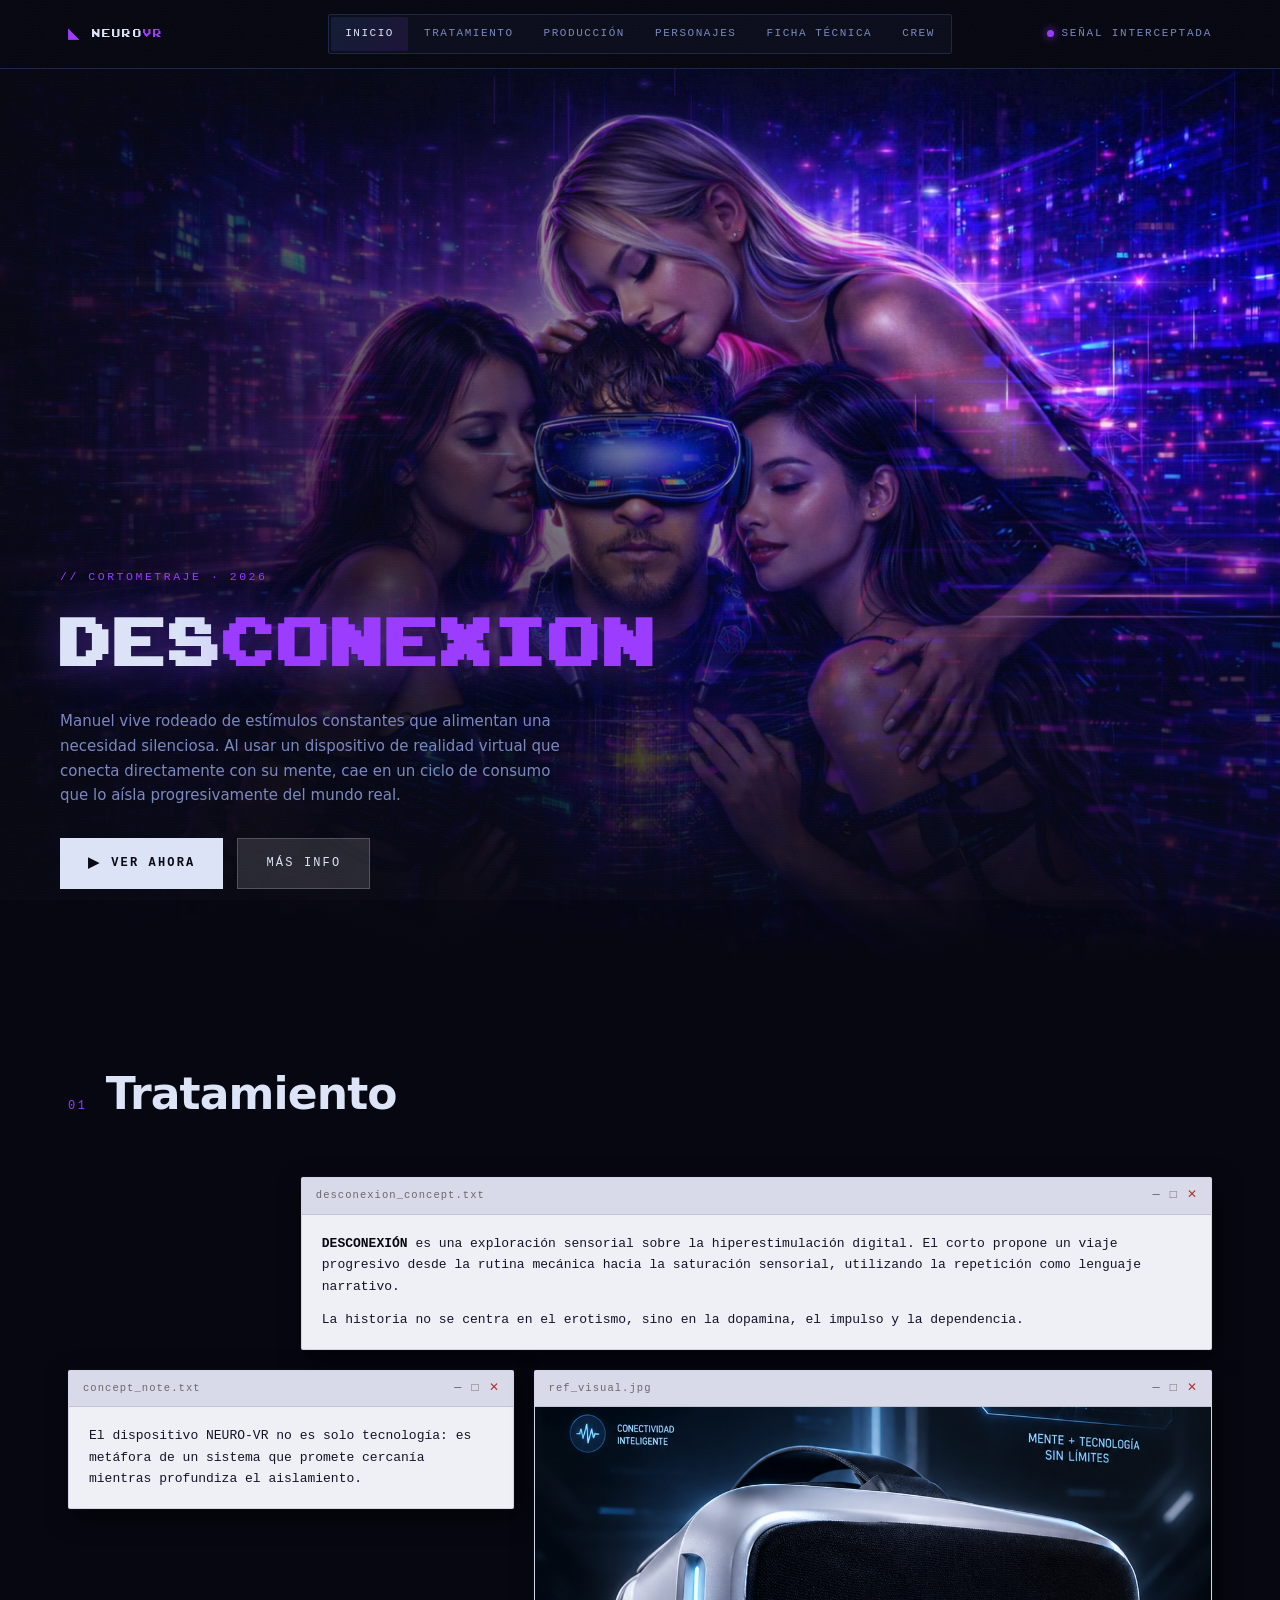
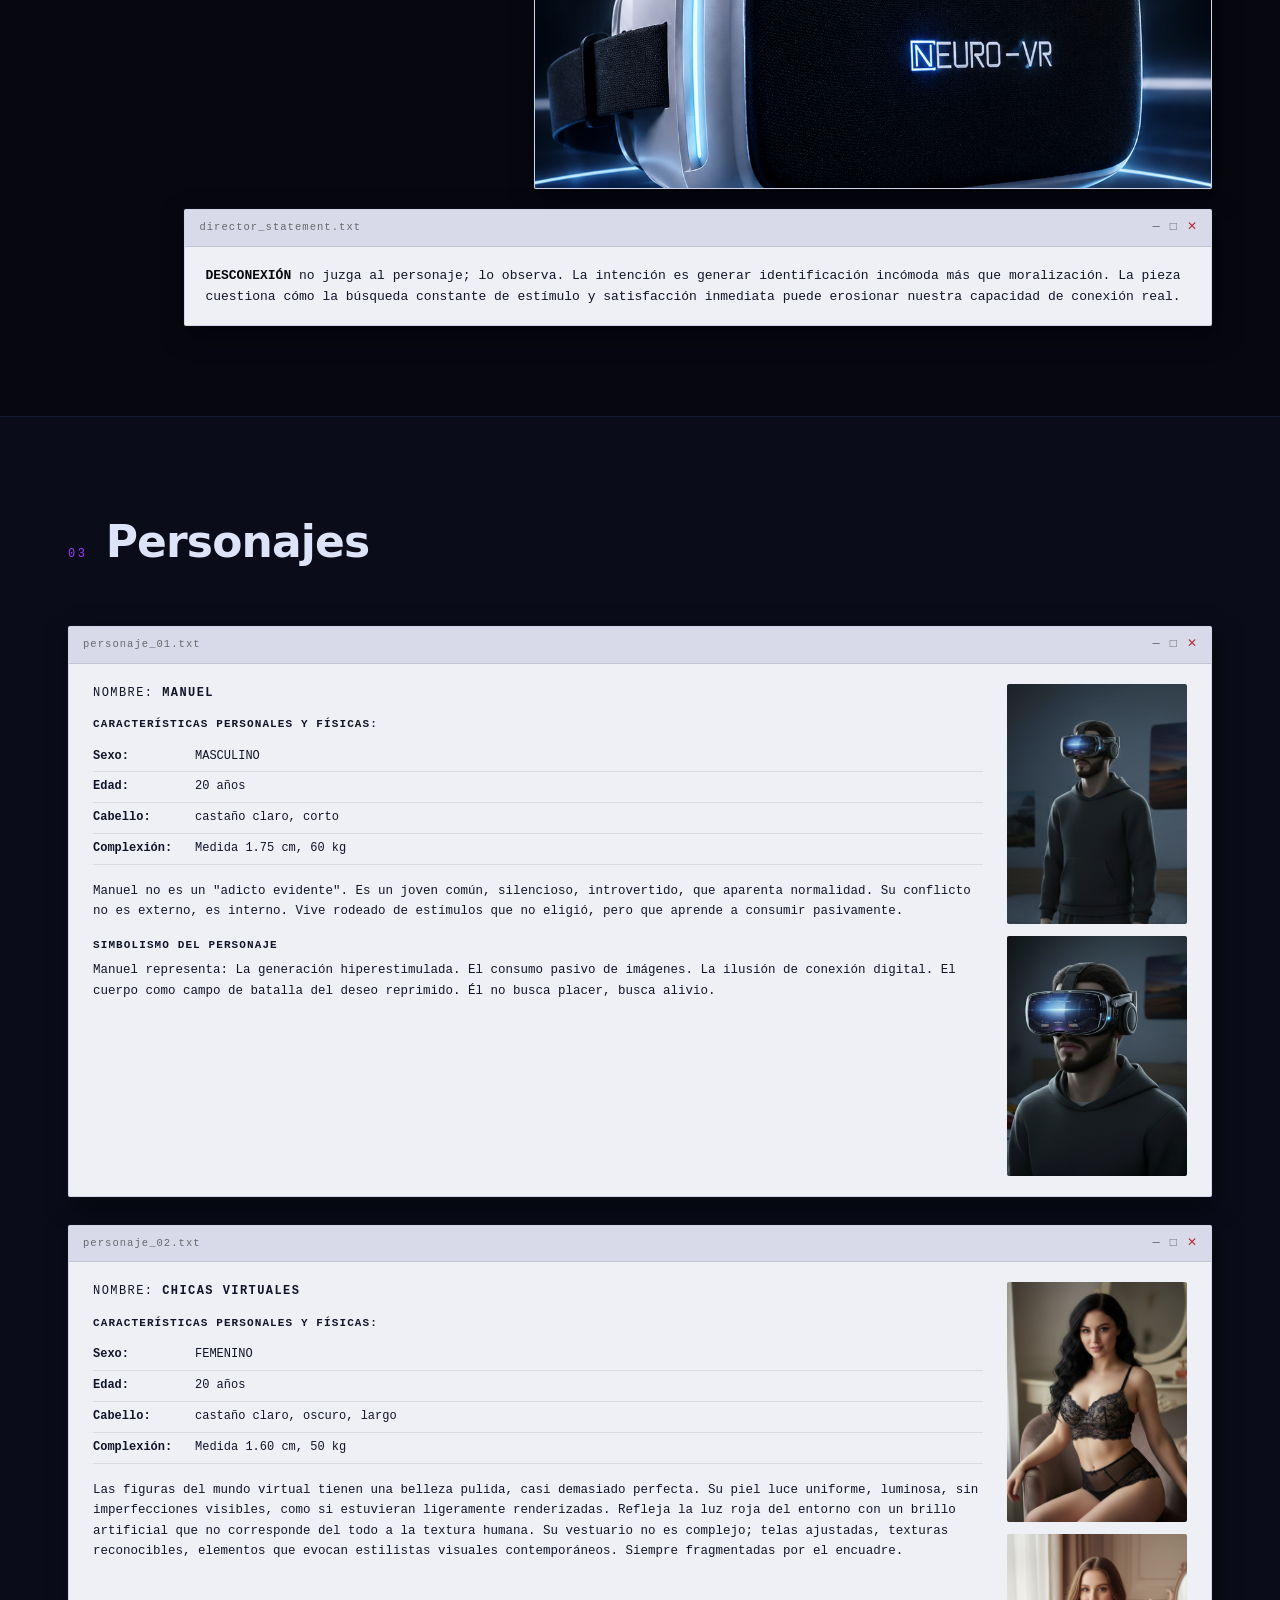
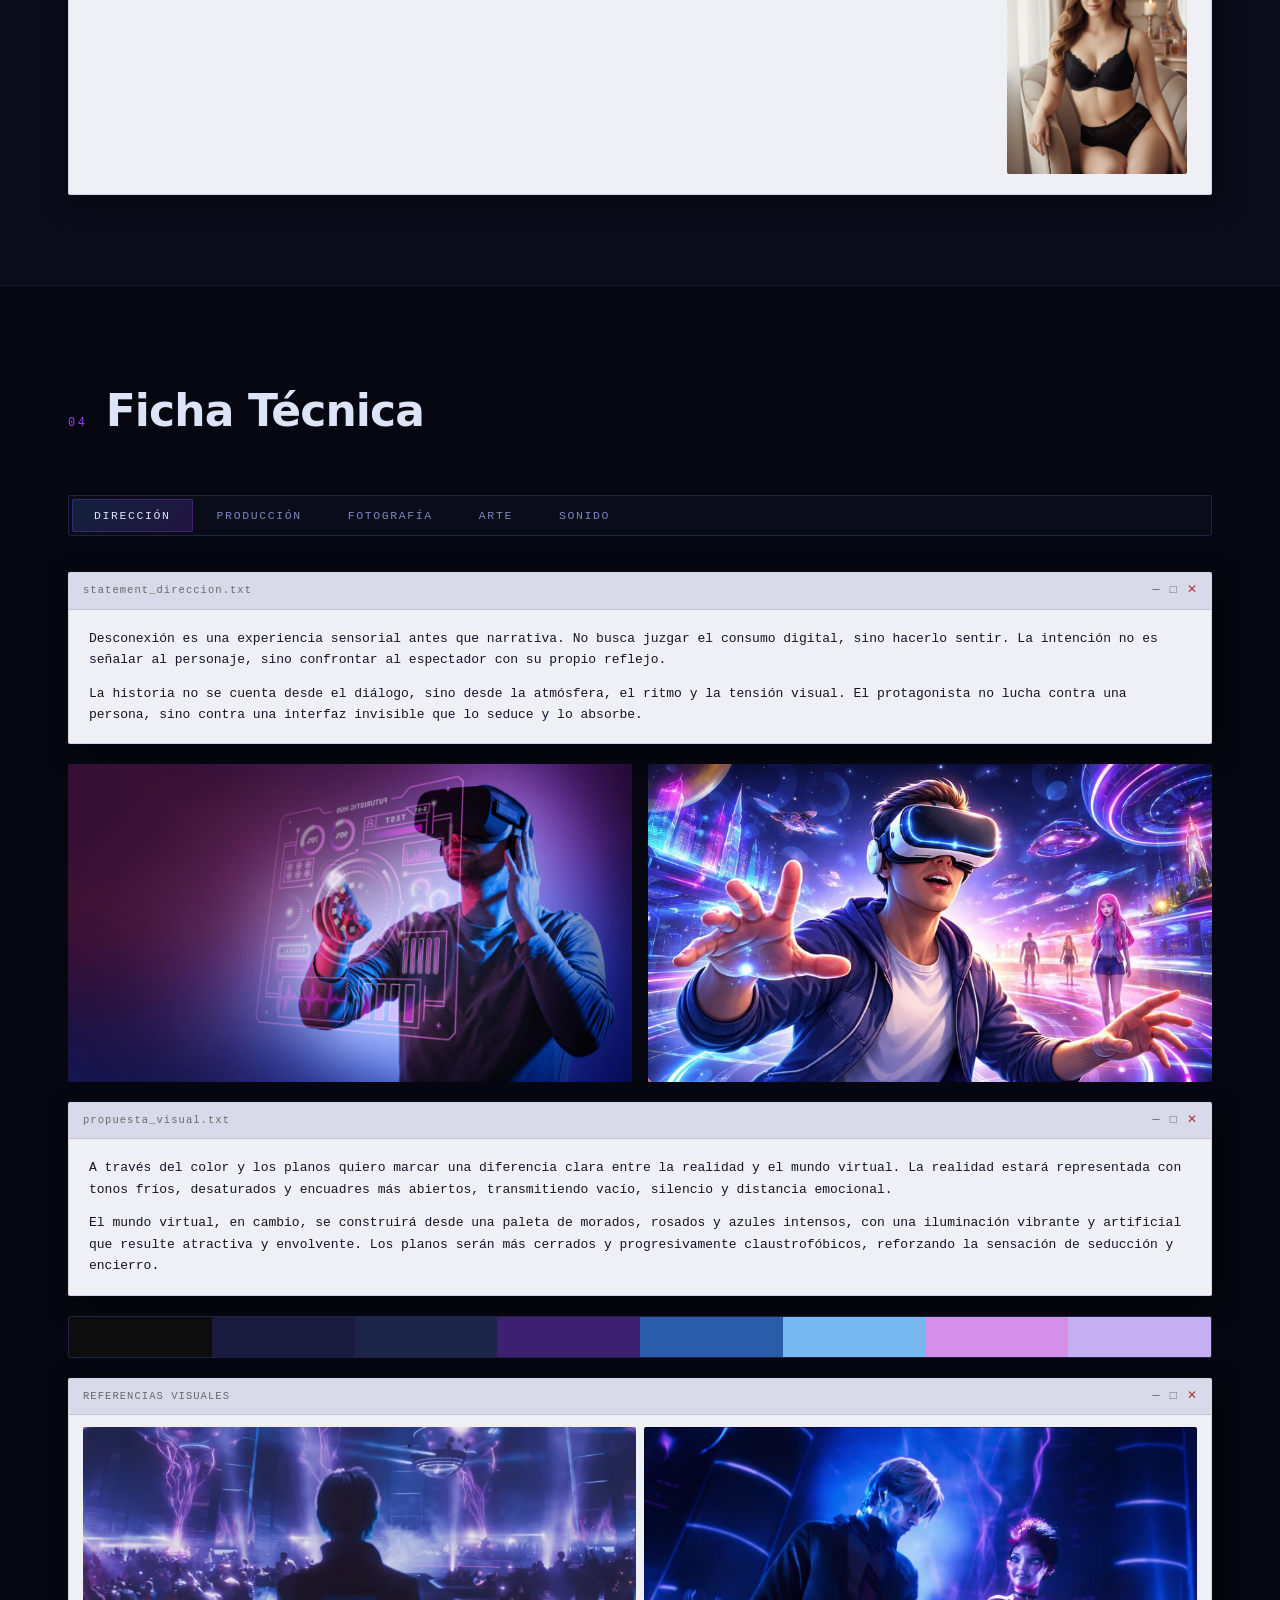
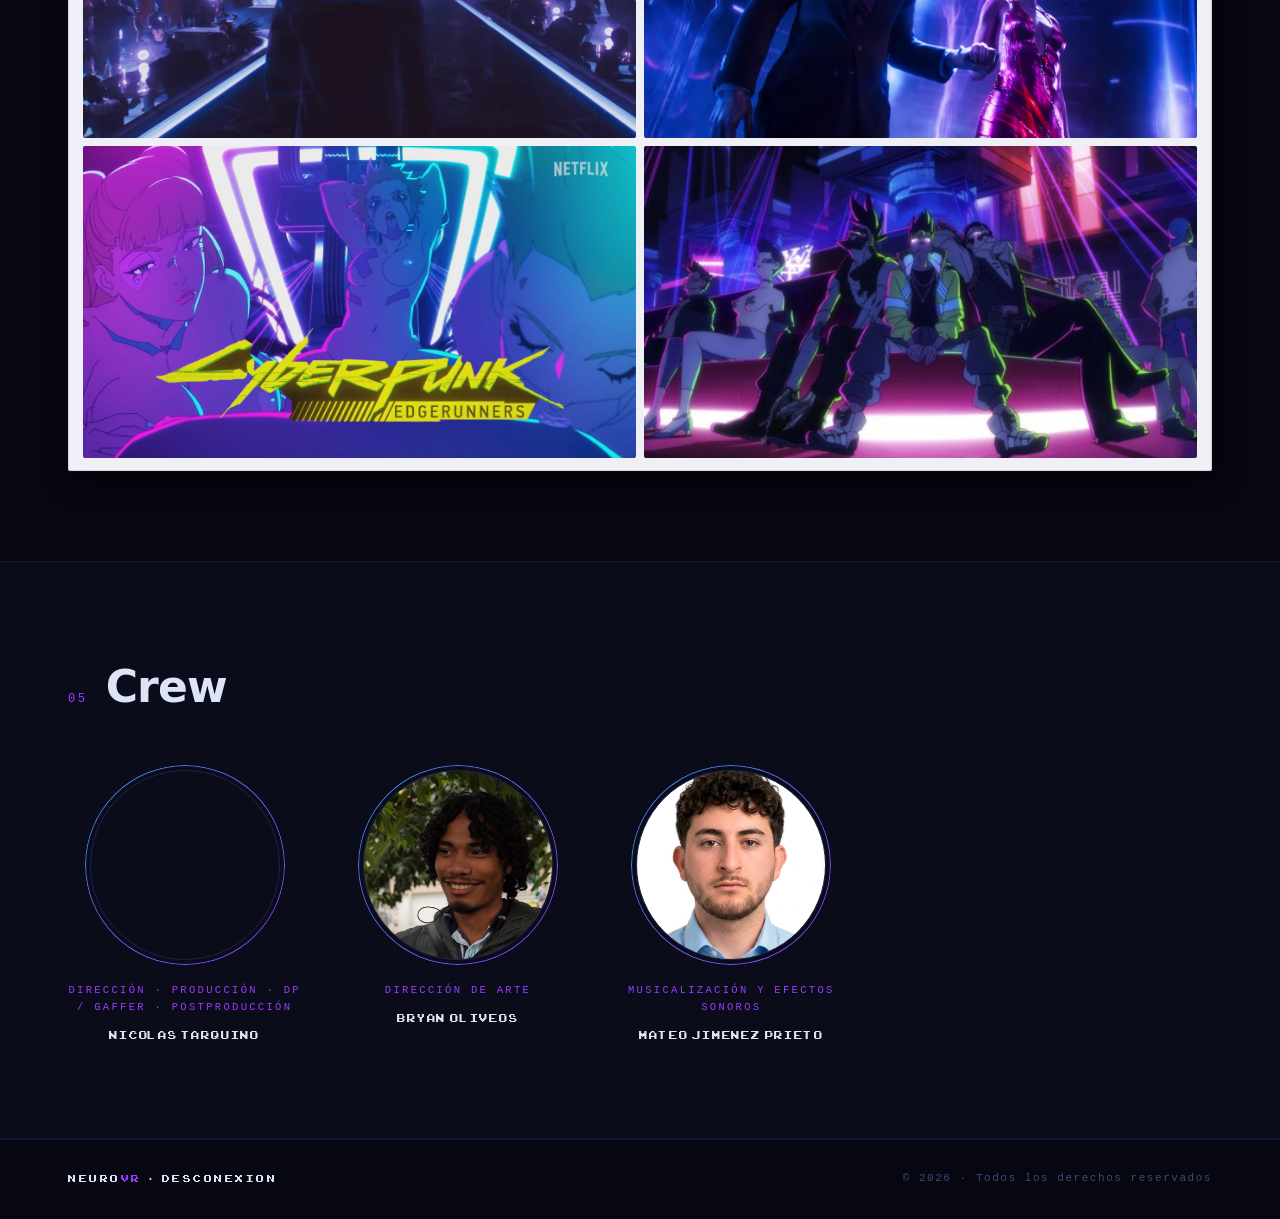
==== commit 117e0dd7: "agregar" ====
--- a/desconexion.html
+++ b/desconexion.html
@@ -4,6 +4,7 @@
 <meta charset="UTF-8" />
 <meta name="viewport" content="width=device-width, initial-scale=1.0" />
 <title>DESCONEXION — Neuro VR · El Cortometraje</title>
+<link rel="icon" type="image/png" href="assets/logouppage.png" />
 <link rel="stylesheet" href="desconexion.css" />
 </head>
 <body>
@@ -46,10 +47,9 @@
       <div class="tease-badge">// CORTOMETRAJE · 2026</div>
       <h1 class="tease-title">DES<span class="dp">CONEXION</span></h1>
       <p class="tease-synop">
-        En un futuro inmediato donde la percepción es un servicio de suscripción,
-        un técnico de mantenimiento descubre que su propia realidad ha sido
-        reemplazada sin consentimiento. Tiene 48 horas para desconectarse
-        antes de que el sistema lo borre por completo.
+        Manuel vive rodeado de estímulos constantes que alimentan una necesidad silenciosa. 
+        Al usar un dispositivo de realidad virtual que conecta directamente con su mente, 
+        cae en un ciclo de consumo que lo aísla progresivamente del mundo real.
       </p>
       <div class="tease-actions">
         <a href="https://www.youtube.com/watch?v=hb8lDYqoKog" target="_blank" class="tease-btn primary">
@@ -266,7 +266,7 @@
               </div>
               <div class="cast-info">
                 <div class="cast-char">MANUEL</div>
-                <a href="https://instagram.com" target="_blank" class="cast-name">Nicolás Tarquino <span class="ig-icon">↗</span></a>
+                <a href="https://www.instagram.com/soytarquino/" target="_blank" class="cast-name">Nicolás Tarquino <span class="ig-icon">↗</span></a>
               </div>
             </div>
           </div>
@@ -279,7 +279,7 @@
               </div>
               <div class="cast-info">
                 <div class="cast-char">MODELO 1</div>
-                <a href="https://instagram.com" target="_blank" class="cast-name">Luisa Carrasco <span class="ig-icon">↗</span></a>
+                <a href="https://www.instagram.com/luisafernanda_carrasco?igsh=MTYyN2Exbnc2ODVwNw==" target="_blank" class="cast-name">Luisa Carrasco <span class="ig-icon">↗</span></a>
               </div>
             </div>
 
@@ -290,7 +290,7 @@
               </div>
               <div class="cast-info">
                 <div class="cast-char">MODELO 2</div>
-                <a href="https://instagram.com" target="_blank" class="cast-name">Alison Bautista <span class="ig-icon">↗</span></a>
+                <a href="https://www.instagram.com/allisonbautistact?igsh=cTE2Z3BzbXhyYjd0" target="_blank" class="cast-name">Alison Bautista <span class="ig-icon">↗</span></a>
               </div>
             </div>
 
@@ -301,7 +301,7 @@
               </div>
               <div class="cast-info">
                 <div class="cast-char">MODELO 3</div>
-                <a href="https://instagram.com" target="_blank" class="cast-name">Yoselin Arraut <span class="ig-icon">↗</span></a>
+                <a href="https://www.instagram.com/yoss.arrautt?igsh=MTgzZzZod2lqMG4zOQ== target="_blank" class="cast-name">Yoselin Arraut <span class="ig-icon">↗</span></a>
               </div>
             </div>
 
@@ -708,7 +708,7 @@
             <div class="crew-circle-ring"></div>
           </div>
           <div class="crew-label">Dirección · Producción · DP / Gaffer · Postproducción</div>
-          <div class="crew-name">Nicolás Tarquino</div>
+          <div class="crew-name">Nicolas Tarquino</div>
         </div>
 
         <div class="crew-card">
--- a/desconexion.css
+++ b/desconexion.css
@@ -26,6 +26,7 @@
 }
 
 *, *::before, *::after { box-sizing: border-box; margin: 0; padding: 0; }
+img { max-width: 100%; display: block; }
 html { scroll-behavior: smooth; }
 body {
   background: var(--bg);
@@ -648,12 +649,13 @@
 }
 
 /* ════════════════ SCOUTING — IMÁGENES ════════════════ */
-.scout-img { width: 100%; height: 100%; object-fit: cover; display: block; }
+.scout-img { width: 100%; height: 100%; min-height: 160px; object-fit: cover; display: block; }
 
 /* ════════════════ FOTOGRAFÍA — IMÁGENES ════════════════ */
 img.foto-twin-img {
-  display: block; width: 100%; height: 100%;
-  object-fit: cover;
+  display: block; width: 100%;
+  min-height: 150px; max-height: 240px;
+  object-fit: cover; align-self: stretch;
 }
 .ilum-img {
   width: 100%; display: block;
